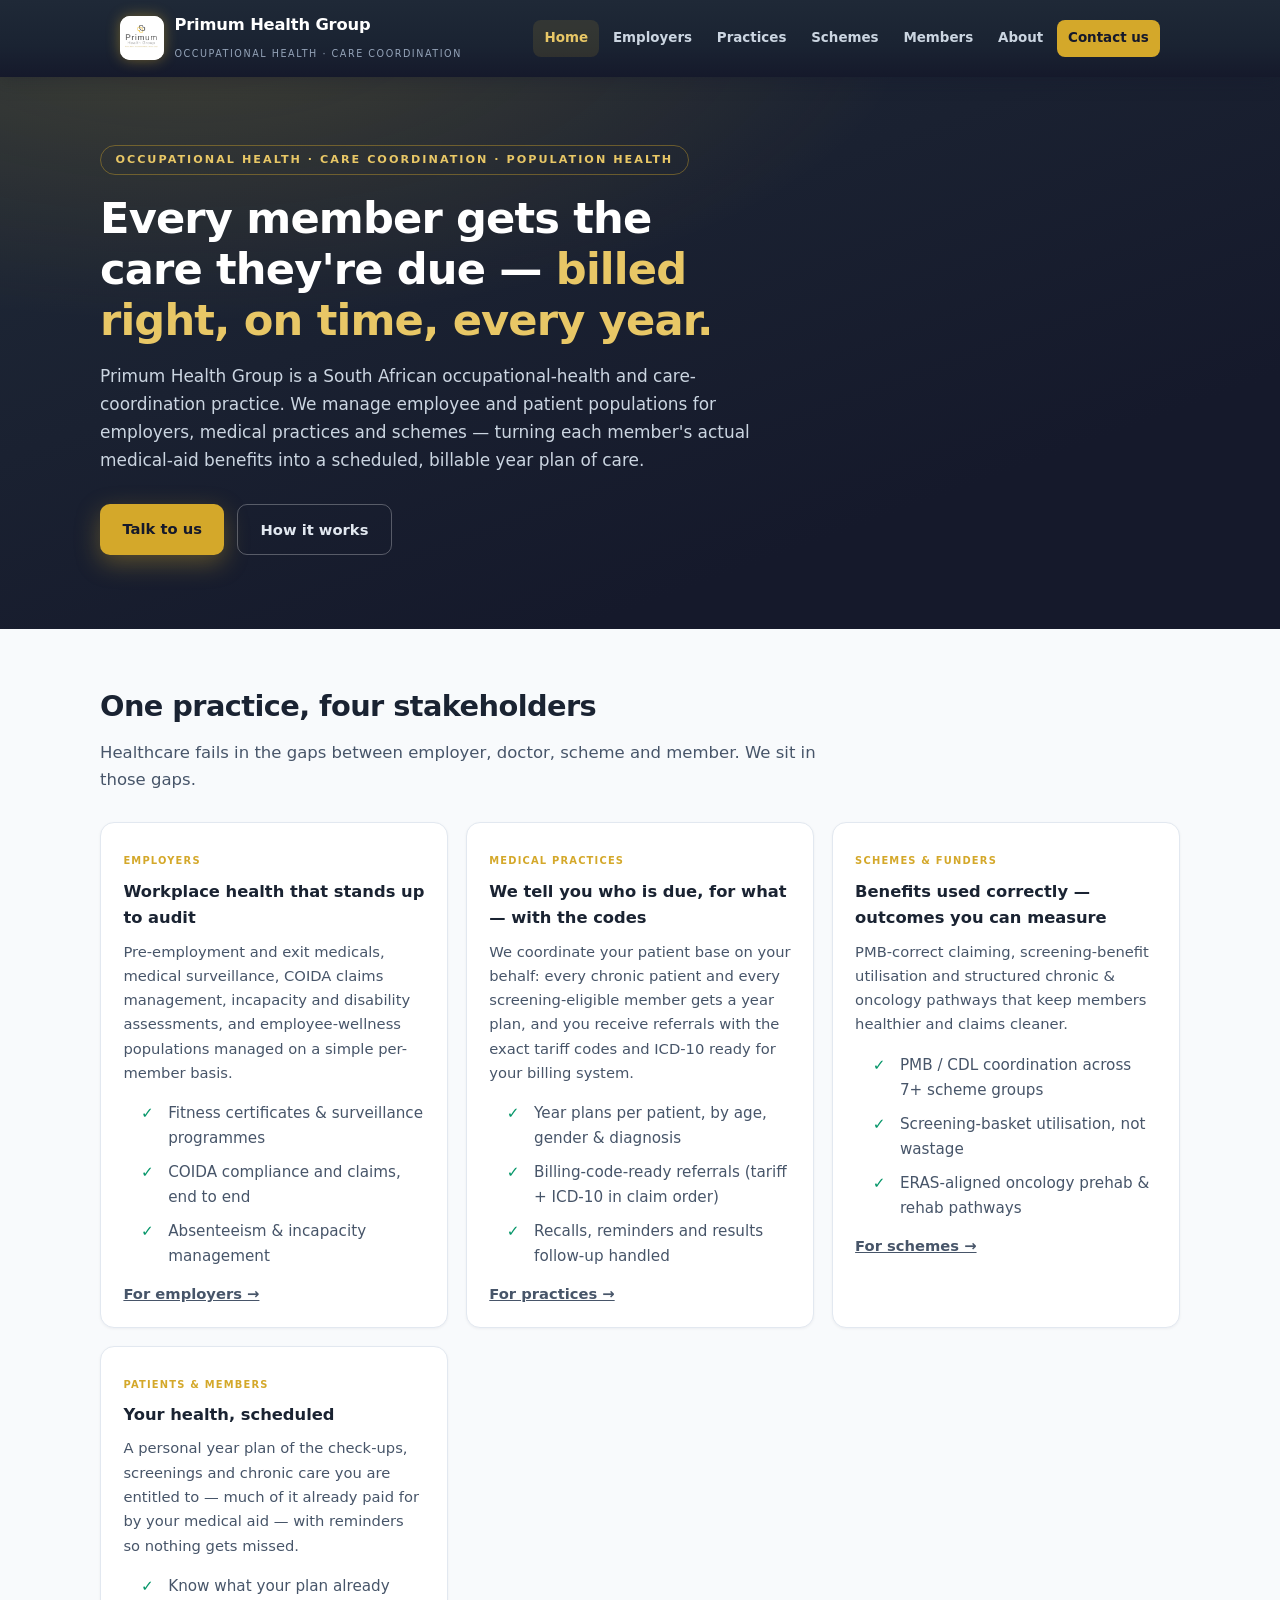
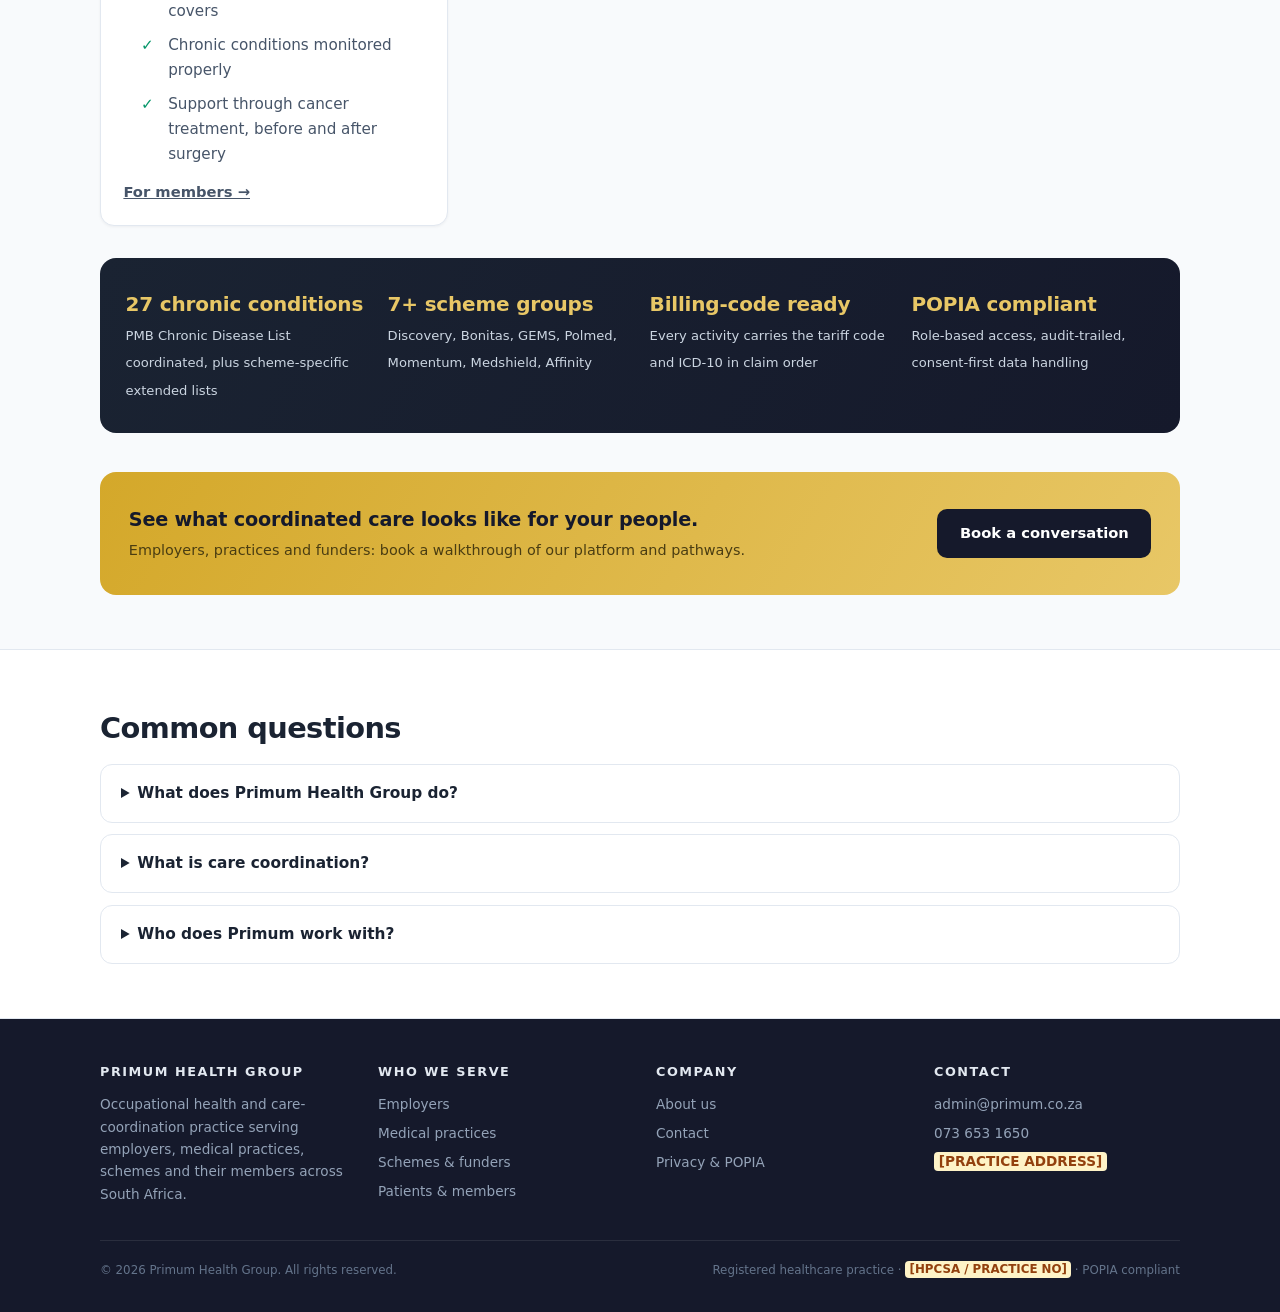
==== index.html @ fea4c6c1 "Primum Health Group website v1 — stakeholder-first, GEO-optimised 8 static pages (home, employers, p" ====
<!DOCTYPE html>
<html lang="en-ZA">
<head>
<meta charset="utf-8">
<meta name="viewport" content="width=device-width, initial-scale=1">
<title>Primum Health Group — Occupational Health & Care Coordination, South Africa</title>
<meta name="description" content="South African occupational-health and care-coordination practice. We manage employee and patient populations for employers, practices and schemes — year plans, correct billing, better outcomes.">
<link rel="canonical" href="https://www.primum.co.za/">
<link rel="icon" type="image/jpeg" href="assets/logo.jpg">
<meta property="og:title" content="Primum Health Group — Occupational Health & Care Coordination, South Africa">
<meta property="og:description" content="South African occupational-health and care-coordination practice. We manage employee and patient populations for employers, practices and schemes — year plans, correct billing, better outcomes.">
<meta property="og:type" content="website">
<meta property="og:url" content="https://www.primum.co.za/">
<meta property="og:image" content="https://www.primum.co.za/assets/logo.jpg">
<link rel="stylesheet" href="assets/styles.css">
<script type="application/ld+json">{"@context": "https://schema.org", "@type": "MedicalBusiness", "name": "Primum Health Group", "url": "https://www.primum.co.za", "logo": "https://www.primum.co.za/assets/logo.jpg", "email": "admin@primum.co.za", "telephone": "+27736531650", "areaServed": "ZA", "description": "South African occupational-health and care-coordination practice. We manage employee and patient populations for employers, medical practices and schemes — turning each member's actual medical-aid benefits into a scheduled, billable year plan of care.", "medicalSpecialty": ["Occupational medicine", "Preventive medicine", "Community health"], "knowsAbout": ["Occupational health", "COIDA compliance", "Medical incapacity assessment", "Care coordination", "Chronic disease management", "Prescribed Minimum Benefits", "Oncology care pathways", "Employee wellness"]}</script>
<script type="application/ld+json">{"@context": "https://schema.org", "@type": "FAQPage", "mainEntity": [{"@type": "Question", "name": "What does Primum Health Group do?", "acceptedAnswer": {"@type": "Answer", "text": "Primum Health Group is a South African occupational-health and care-coordination practice. We run workplace health programmes for employers (medicals, surveillance, COIDA, incapacity management) and coordinate ongoing healthcare for patient populations — building each member a year plan of screenings, chronic-care visits and tests based on what their medical aid actually covers, with the correct billing codes ready for the treating doctor."}}, {"@type": "Question", "name": "What is care coordination?", "acceptedAnswer": {"@type": "Answer", "text": "Care coordination means one accountable team makes sure every patient actually receives the care they are due — the right screenings for their age and gender, the right chronic-disease check-ups for their conditions, at the right time — and that every visit is billed correctly to the medical scheme benefit that must pay for it, not the member's pocket."}}, {"@type": "Question", "name": "Who does Primum work with?", "acceptedAnswer": {"@type": "Answer", "text": "Employers who need occupational health and employee wellness; GP and specialist practices who want their patient base proactively managed; medical schemes and funders seeking better benefit utilisation and outcomes; and the members themselves."}}]}</script>
</head>
<body>
<header>
  <div class="nav-wrap">
    <a class="brand" href="index.html">
      <img src="assets/logo.jpg" alt="Primum Health Group logo">
      <span><span class="brand-name">Primum Health Group</span><br><span class="brand-sub">Occupational Health &middot; Care Coordination</span></span>
    </a>
    <nav class="main-nav"><a href="index.html" class="active">Home</a><a href="employers.html">Employers</a><a href="practices.html">Practices</a><a href="schemes.html">Schemes</a><a href="members.html">Members</a><a href="about.html">About</a><a class="cta" href="contact.html">Contact us</a></nav>
  </div>
</header>
<main>

<section class="hero">
  <div class="hero-inner">
    <span class="kicker">Occupational Health &middot; Care Coordination &middot; Population Health</span>
    <h1>Every member gets the care they're due — <em>billed right, on time, every year.</em></h1>
    <p class="lead">Primum Health Group is a South African occupational-health and care-coordination practice. We manage employee and patient populations for employers, medical practices and schemes — turning each member's actual medical-aid benefits into a scheduled, billable year plan of care.</p>
    <div class="actions">
      <a class="btn btn-gold" href="contact.html">Talk to us</a>
      <a class="btn btn-ghost" href="#how">How it works</a>
    </div>
  </div>
</section>

<section id="how">
  <div class="section-inner">
    <h2 class="section-title">One practice, four stakeholders</h2>
    <p class="section-sub">Healthcare fails in the gaps between employer, doctor, scheme and member. We sit in those gaps.</p>
    <div class="grid grid-2">
      <div class="card"><span class="tag">Employers</span><h3>Workplace health that stands up to audit</h3><p>Pre-employment and exit medicals, medical surveillance, COIDA claims management, incapacity and disability assessments, and employee-wellness populations managed on a simple per-member basis.</p><ul class="checks"><li>Fitness certificates &amp; surveillance programmes</li><li>COIDA compliance and claims, end to end</li><li>Absenteeism &amp; incapacity management</li></ul><p style="margin-top:.8rem"><a href="employers.html"><b>For employers →</b></a></p></div>
      <div class="card"><span class="tag">Medical practices</span><h3>We tell you who is due, for what — with the codes</h3><p>We coordinate your patient base on your behalf: every chronic patient and every screening-eligible member gets a year plan, and you receive referrals with the exact tariff codes and ICD-10 ready for your billing system.</p><ul class="checks"><li>Year plans per patient, by age, gender &amp; diagnosis</li><li>Billing-code-ready referrals (tariff + ICD-10 in claim order)</li><li>Recalls, reminders and results follow-up handled</li></ul><p style="margin-top:.8rem"><a href="practices.html"><b>For practices →</b></a></p></div>
      <div class="card"><span class="tag">Schemes &amp; funders</span><h3>Benefits used correctly — outcomes you can measure</h3><p>PMB-correct claiming, screening-benefit utilisation and structured chronic &amp; oncology pathways that keep members healthier and claims cleaner.</p><ul class="checks"><li>PMB / CDL coordination across 7+ scheme groups</li><li>Screening-basket utilisation, not wastage</li><li>ERAS-aligned oncology prehab &amp; rehab pathways</li></ul><p style="margin-top:.8rem"><a href="schemes.html"><b>For schemes →</b></a></p></div>
      <div class="card"><span class="tag">Patients &amp; members</span><h3>Your health, scheduled</h3><p>A personal year plan of the check-ups, screenings and chronic care you are entitled to — much of it already paid for by your medical aid — with reminders so nothing gets missed.</p><ul class="checks"><li>Know what your plan already covers</li><li>Chronic conditions monitored properly</li><li>Support through cancer treatment, before and after surgery</li></ul><p style="margin-top:.8rem"><a href="members.html"><b>For members →</b></a></p></div>
    </div>

    <div class="band">
      <div class="stat"><b>27 chronic conditions</b><span>PMB Chronic Disease List coordinated, plus scheme-specific extended lists</span></div>
      <div class="stat"><b>7+ scheme groups</b><span>Discovery, Bonitas, GEMS, Polmed, Momentum, Medshield, Affinity</span></div>
      <div class="stat"><b>Billing-code ready</b><span>Every activity carries the tariff code and ICD-10 in claim order</span></div>
      <div class="stat"><b>POPIA compliant</b><span>Role-based access, audit-trailed, consent-first data handling</span></div>
    </div>

    <div class="cta-strip">
      <div><h3>See what coordinated care looks like for your people.</h3><p>Employers, practices and funders: book a walkthrough of our platform and pathways.</p></div>
      <a class="btn btn-navy" href="contact.html">Book a conversation</a>
    </div>
  </div>
</section>

<section class="section-alt">
  <div class="section-inner">
    <h2 class="section-title">Common questions</h2>
    <details class="faq"><summary>What does Primum Health Group do?</summary><p>Primum Health Group is a South African occupational-health and care-coordination practice. We run workplace health programmes for employers (medicals, surveillance, COIDA, incapacity management) and coordinate ongoing healthcare for patient populations — building each member a year plan of screenings, chronic-care visits and tests based on what their medical aid actually covers, with the correct billing codes ready for the treating doctor.</p></details><details class="faq"><summary>What is care coordination?</summary><p>Care coordination means one accountable team makes sure every patient actually receives the care they are due — the right screenings for their age and gender, the right chronic-disease check-ups for their conditions, at the right time — and that every visit is billed correctly to the medical scheme benefit that must pay for it, not the member's pocket.</p></details><details class="faq"><summary>Who does Primum work with?</summary><p>Employers who need occupational health and employee wellness; GP and specialist practices who want their patient base proactively managed; medical schemes and funders seeking better benefit utilisation and outcomes; and the members themselves.</p></details>
  </div>
</section>

</main>
<footer>
  <div class="footer-inner">
    <div>
      <h4>Primum Health Group</h4>
      <p>Occupational health and care-coordination practice serving employers, medical practices, schemes and their members across South Africa.</p>
    </div>
    <div>
      <h4>Who we serve</h4>
      <ul>
        <li><a href="employers.html">Employers</a></li>
        <li><a href="practices.html">Medical practices</a></li>
        <li><a href="schemes.html">Schemes &amp; funders</a></li>
        <li><a href="members.html">Patients &amp; members</a></li>
      </ul>
    </div>
    <div>
      <h4>Company</h4>
      <ul>
        <li><a href="about.html">About us</a></li>
        <li><a href="contact.html">Contact</a></li>
        <li><a href="privacy.html">Privacy &amp; POPIA</a></li>
      </ul>
    </div>
    <div>
      <h4>Contact</h4>
      <ul>
        <li><a href="mailto:admin@primum.co.za">admin@primum.co.za</a></li>
        <li><a href="tel:+27736531650">073 653 1650</a></li>
        <li><span class="placeholder">[PRACTICE ADDRESS]</span></li>
      </ul>
    </div>
  </div>
  <div class="footer-bottom">
    <span>&copy; 2026 Primum Health Group. All rights reserved.</span>
    <span>Registered healthcare practice &middot; <span class="placeholder">[HPCSA / PRACTICE NO]</span> &middot; POPIA compliant</span>
  </div>
</footer>
</body>
</html>
---- assets/styles.css ----
/* Primum Health Group — brand: deep navy + gold (matches CCRMS platform) */
:root {
  --navy-900: #15192b;
  --navy-800: #1a2332;
  --navy-700: #1f2937;
  --gold: #d4a82a;
  --gold-soft: #e8c766;
  --ink: #1e293b;
  --slate: #475569;
  --slate-light: #94a3b8;
  --bg: #f8fafc;
  --card: #ffffff;
  --line: #e2e8f0;
  --emerald: #059669;
  --max: 1080px;
}
* { margin: 0; padding: 0; box-sizing: border-box; }
html { scroll-behavior: smooth; }
body {
  font-family: 'Segoe UI', system-ui, -apple-system, Roboto, Ubuntu, sans-serif;
  color: var(--ink);
  background: var(--bg);
  line-height: 1.65;
  font-size: 16.5px;
}
img { max-width: 100%; }
a { color: inherit; }

/* ── Header ─────────────────────────────────────── */
header {
  background: linear-gradient(180deg, var(--navy-700) 0%, var(--navy-800) 60%, var(--navy-900) 100%);
  color: #fff;
  position: sticky; top: 0; z-index: 50;
  box-shadow: 0 2px 18px rgba(21,25,43,.35);
}
.nav-wrap {
  max-width: var(--max); margin: 0 auto; padding: 0.7rem 1.25rem;
  display: flex; align-items: center; gap: 1rem; flex-wrap: wrap;
}
.brand { display: flex; align-items: center; gap: .65rem; text-decoration: none; }
.brand img {
  width: 44px; height: 44px; border-radius: 10px; background: #fff; object-fit: contain;
  box-shadow: 0 0 14px rgba(212,168,42,.45);
}
.brand-name { font-weight: 800; font-size: 1.02rem; letter-spacing: -.01em; line-height: 1.15; }
.brand-sub { font-size: .6rem; text-transform: uppercase; letter-spacing: .16em; color: var(--slate-light); }
nav.main-nav { margin-left: auto; display: flex; gap: .15rem; flex-wrap: wrap; }
nav.main-nav a {
  color: #cbd5e1; text-decoration: none; font-size: .84rem; font-weight: 600;
  padding: .45rem .7rem; border-radius: 8px; transition: all .15s;
}
nav.main-nav a:hover { color: #fff; background: rgba(255,255,255,.08); }
nav.main-nav a.active { color: var(--gold-soft); background: rgba(212,168,42,.12); }
nav.main-nav a.cta {
  color: var(--navy-900); background: var(--gold); font-weight: 700;
}
nav.main-nav a.cta:hover { background: var(--gold-soft); }

/* ── Hero ───────────────────────────────────────── */
.hero {
  background:
    radial-gradient(1200px 500px at 15% -10%, rgba(212,168,42,.18), transparent 60%),
    linear-gradient(160deg, var(--navy-700) 0%, var(--navy-900) 75%);
  color: #fff; padding: 4.2rem 1.25rem 4.6rem;
}
.hero-inner { max-width: var(--max); margin: 0 auto; }
.hero .kicker {
  display: inline-block; font-size: .7rem; font-weight: 700; text-transform: uppercase;
  letter-spacing: .18em; color: var(--gold-soft);
  border: 1px solid rgba(212,168,42,.4); border-radius: 999px; padding: .3rem .9rem; margin-bottom: 1.1rem;
}
.hero h1 { font-size: clamp(1.7rem, 4.2vw, 2.7rem); line-height: 1.18; letter-spacing: -.02em; max-width: 21ch; }
.hero h1 em { font-style: normal; color: var(--gold-soft); }
.hero p.lead { margin-top: 1.1rem; max-width: 62ch; color: #cbd5e1; font-size: 1.06rem; }
.hero .actions { margin-top: 1.8rem; display: flex; gap: .8rem; flex-wrap: wrap; }
.btn {
  display: inline-block; text-decoration: none; font-weight: 700; font-size: .92rem;
  padding: .78rem 1.4rem; border-radius: 10px; transition: transform .12s, box-shadow .12s;
}
.btn:hover { transform: translateY(-1px); }
.btn-gold { background: var(--gold); color: var(--navy-900); box-shadow: 0 8px 24px rgba(212,168,42,.35); }
.btn-ghost { color: #e2e8f0; border: 1px solid rgba(255,255,255,.28); }

/* ── Sections / cards ───────────────────────────── */
main { display: block; }
section { padding: 3.4rem 1.25rem; }
.section-inner { max-width: var(--max); margin: 0 auto; }
.section-alt { background: #fff; border-top: 1px solid var(--line); border-bottom: 1px solid var(--line); }
h2.section-title { font-size: clamp(1.35rem, 3vw, 1.8rem); letter-spacing: -.02em; color: var(--navy-800); }
p.section-sub { color: var(--slate); margin-top: .5rem; max-width: 70ch; }
.grid { display: grid; gap: 1.1rem; margin-top: 1.8rem; }
.grid-3 { grid-template-columns: repeat(auto-fit, minmax(260px, 1fr)); }
.grid-2 { grid-template-columns: repeat(auto-fit, minmax(320px, 1fr)); }
.card {
  background: var(--card); border: 1px solid var(--line); border-radius: 14px;
  padding: 1.4rem 1.4rem 1.3rem; box-shadow: 0 1px 3px rgba(15,23,42,.05);
}
.card h3 { font-size: 1.02rem; color: var(--navy-800); margin-bottom: .45rem; }
.card p { font-size: .92rem; color: var(--slate); }
.card .tag {
  display: inline-block; font-size: .62rem; font-weight: 700; text-transform: uppercase; letter-spacing: .12em;
  color: var(--gold); margin-bottom: .55rem;
}
.card ul { margin: .6rem 0 0 1.1rem; font-size: .9rem; color: var(--slate); }
.card ul li { margin-bottom: .3rem; }

/* checklist */
ul.checks { list-style: none; margin-top: 1rem; }
ul.checks li { padding-left: 1.7rem; position: relative; margin-bottom: .55rem; color: var(--slate); font-size: .95rem; }
ul.checks li::before {
  content: '✓'; position: absolute; left: 0; top: 0;
  color: var(--emerald); font-weight: 800;
}

/* FAQ */
details.faq {
  background: #fff; border: 1px solid var(--line); border-radius: 12px;
  padding: 1rem 1.25rem; margin-top: .7rem;
}
details.faq summary { font-weight: 700; color: var(--navy-800); cursor: pointer; font-size: .96rem; }
details.faq p { margin-top: .6rem; color: var(--slate); font-size: .92rem; }

/* stat band */
.band {
  background: linear-gradient(120deg, var(--navy-800), var(--navy-900));
  color: #fff; border-radius: 16px; padding: 1.9rem 1.6rem;
  display: grid; gap: 1.2rem; grid-template-columns: repeat(auto-fit, minmax(200px, 1fr));
  margin-top: 2rem;
}
.band .stat b { display: block; font-size: 1.25rem; color: var(--gold-soft); letter-spacing: -.01em; }
.band .stat span { font-size: .82rem; color: #cbd5e1; }

/* CTA strip */
.cta-strip {
  background: linear-gradient(120deg, var(--gold), var(--gold-soft));
  border-radius: 16px; padding: 2rem 1.8rem; margin-top: 2.4rem;
  display: flex; align-items: center; justify-content: space-between; gap: 1.2rem; flex-wrap: wrap;
}
.cta-strip h3 { color: var(--navy-900); font-size: 1.2rem; letter-spacing: -.01em; }
.cta-strip p { color: #4a3d12; font-size: .9rem; margin-top: .25rem; }
.btn-navy { background: var(--navy-900); color: #fff; }

/* ── Footer ─────────────────────────────────────── */
footer { background: var(--navy-900); color: #94a3b8; padding: 2.6rem 1.25rem 2rem; font-size: .85rem; }
.footer-inner { max-width: var(--max); margin: 0 auto; display: grid; gap: 2rem; grid-template-columns: repeat(auto-fit, minmax(220px, 1fr)); }
footer h4 { color: #e2e8f0; font-size: .8rem; text-transform: uppercase; letter-spacing: .12em; margin-bottom: .7rem; }
footer a { color: #94a3b8; text-decoration: none; }
footer a:hover { color: var(--gold-soft); }
footer ul { list-style: none; }
footer ul li { margin-bottom: .4rem; }
.footer-bottom {
  max-width: var(--max); margin: 2rem auto 0; padding-top: 1.2rem;
  border-top: 1px solid rgba(255,255,255,.09); font-size: .74rem; color: #64748b;
  display: flex; justify-content: space-between; gap: 1rem; flex-wrap: wrap;
}

/* page hero (inner pages) */
.page-hero {
  background: linear-gradient(160deg, var(--navy-700), var(--navy-900));
  color: #fff; padding: 3rem 1.25rem;
}
.page-hero h1 { font-size: clamp(1.5rem, 3.6vw, 2.2rem); letter-spacing: -.02em; max-width: 26ch; }
.page-hero p { margin-top: .8rem; color: #cbd5e1; max-width: 66ch; }

.placeholder { background: #fef3c7; color: #92400e; padding: .1em .35em; border-radius: 4px; font-weight: 700; }

@media (max-width: 720px) {
  nav.main-nav { width: 100%; justify-content: flex-start; }
  .hero { padding-top: 3rem; }
}
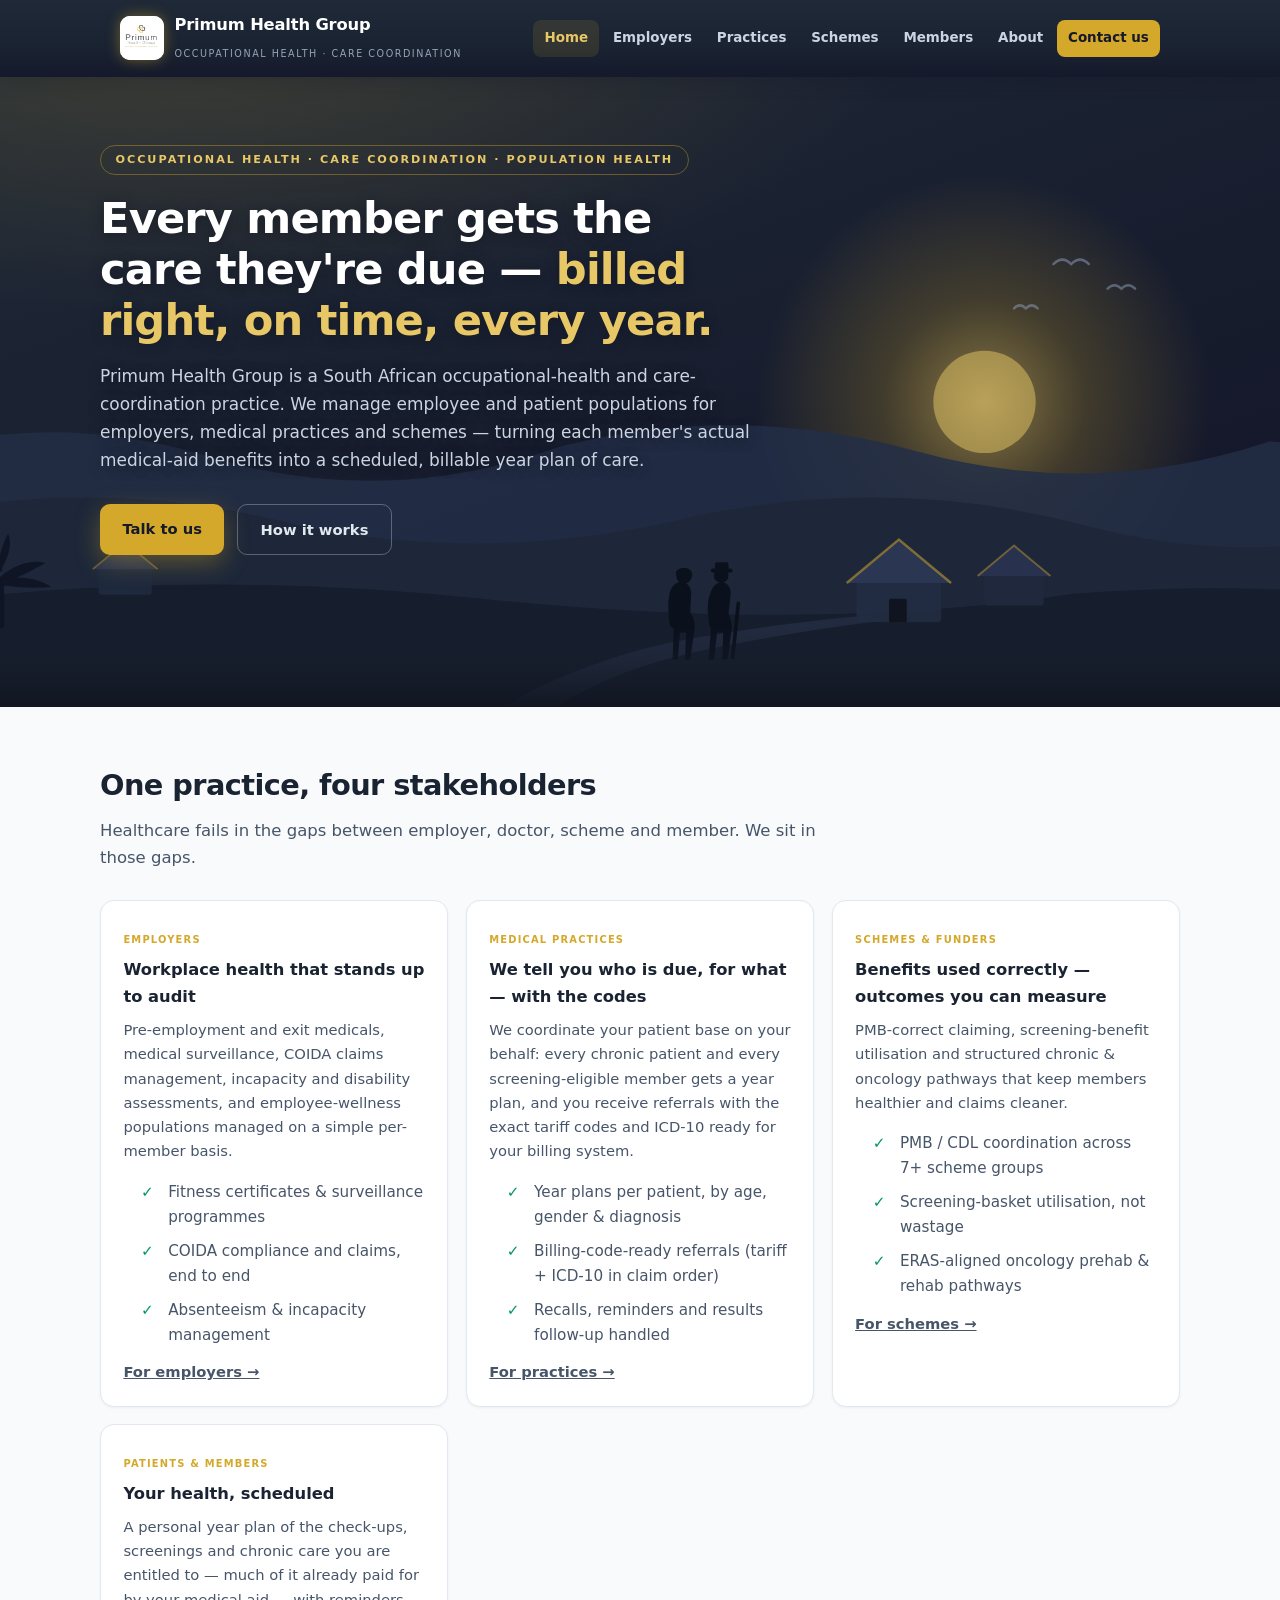
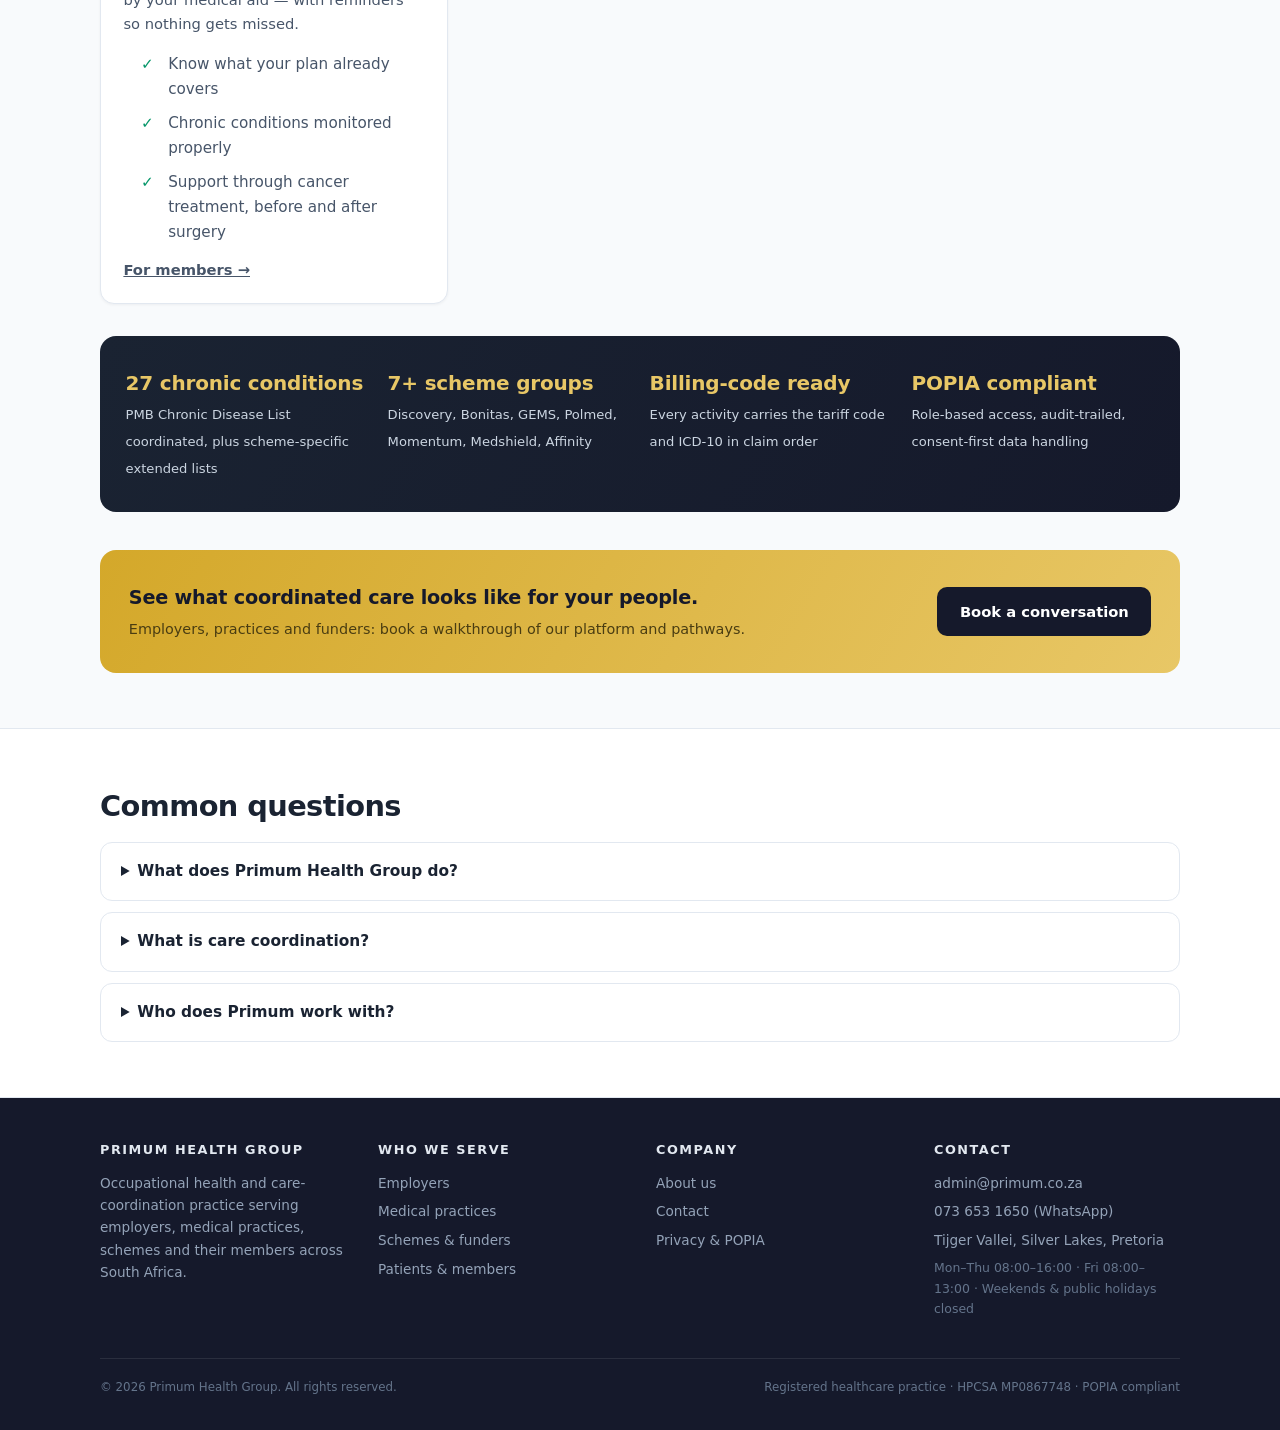
==== commit 7e7c7faa: "Practice facts + founder bio + Eastern Cape hero artwork - Address: Tijger Vallei, Silver Lakes, Pre" ====
--- a/index.html
+++ b/index.html
@@ -13,7 +13,7 @@
 <meta property="og:url" content="https://www.primum.co.za/">
 <meta property="og:image" content="https://www.primum.co.za/assets/logo.jpg">
 <link rel="stylesheet" href="assets/styles.css">
-<script type="application/ld+json">{"@context": "https://schema.org", "@type": "MedicalBusiness", "name": "Primum Health Group", "url": "https://www.primum.co.za", "logo": "https://www.primum.co.za/assets/logo.jpg", "email": "admin@primum.co.za", "telephone": "+27736531650", "areaServed": "ZA", "description": "South African occupational-health and care-coordination practice. We manage employee and patient populations for employers, medical practices and schemes — turning each member's actual medical-aid benefits into a scheduled, billable year plan of care.", "medicalSpecialty": ["Occupational medicine", "Preventive medicine", "Community health"], "knowsAbout": ["Occupational health", "COIDA compliance", "Medical incapacity assessment", "Care coordination", "Chronic disease management", "Prescribed Minimum Benefits", "Oncology care pathways", "Employee wellness"]}</script>
+<script type="application/ld+json">{"@context": "https://schema.org", "@type": "MedicalBusiness", "name": "Primum Health Group", "url": "https://www.primum.co.za", "logo": "https://www.primum.co.za/assets/logo.jpg", "email": "admin@primum.co.za", "telephone": "+27736531650", "address": {"@type": "PostalAddress", "streetAddress": "Tijger Vallei, Silver Lakes", "addressLocality": "Pretoria", "addressRegion": "Gauteng", "addressCountry": "ZA"}, "openingHoursSpecification": [{"@type": "OpeningHoursSpecification", "dayOfWeek": ["Monday", "Tuesday", "Wednesday", "Thursday"], "opens": "08:00", "closes": "16:00"}, {"@type": "OpeningHoursSpecification", "dayOfWeek": "Friday", "opens": "08:00", "closes": "13:00"}], "founder": {"@type": "Person", "name": "Dr A Nazo", "jobTitle": "Founder & Principal Practitioner", "identifier": "HPCSA MP0867748"}, "areaServed": "ZA", "description": "South African occupational-health and care-coordination practice. We manage employee and patient populations for employers, medical practices and schemes — turning each member's actual medical-aid benefits into a scheduled, billable year plan of care.", "medicalSpecialty": ["Occupational medicine", "Preventive medicine", "Community health"], "knowsAbout": ["Occupational health", "COIDA compliance", "Medical incapacity assessment", "Care coordination", "Chronic disease management", "Prescribed Minimum Benefits", "Oncology care pathways", "Employee wellness"]}</script>
 <script type="application/ld+json">{"@context": "https://schema.org", "@type": "FAQPage", "mainEntity": [{"@type": "Question", "name": "What does Primum Health Group do?", "acceptedAnswer": {"@type": "Answer", "text": "Primum Health Group is a South African occupational-health and care-coordination practice. We run workplace health programmes for employers (medicals, surveillance, COIDA, incapacity management) and coordinate ongoing healthcare for patient populations — building each member a year plan of screenings, chronic-care visits and tests based on what their medical aid actually covers, with the correct billing codes ready for the treating doctor."}}, {"@type": "Question", "name": "What is care coordination?", "acceptedAnswer": {"@type": "Answer", "text": "Care coordination means one accountable team makes sure every patient actually receives the care they are due — the right screenings for their age and gender, the right chronic-disease check-ups for their conditions, at the right time — and that every visit is billed correctly to the medical scheme benefit that must pay for it, not the member's pocket."}}, {"@type": "Question", "name": "Who does Primum work with?", "acceptedAnswer": {"@type": "Answer", "text": "Employers who need occupational health and employee wellness; GP and specialist practices who want their patient base proactively managed; medical schemes and funders seeking better benefit utilisation and outcomes; and the members themselves."}}]}</script>
 </head>
 <body>
@@ -100,14 +100,15 @@
       <h4>Contact</h4>
       <ul>
         <li><a href="mailto:admin@primum.co.za">admin@primum.co.za</a></li>
-        <li><a href="tel:+27736531650">073 653 1650</a></li>
-        <li><span class="placeholder">[PRACTICE ADDRESS]</span></li>
+        <li><a href="https://wa.me/27736531650">073 653 1650 (WhatsApp)</a></li>
+        <li>Tijger Vallei, Silver Lakes, Pretoria</li>
+        <li style="font-size:.78rem;color:#64748b">Mon–Thu 08:00–16:00 · Fri 08:00–13:00 · Weekends & public holidays closed</li>
       </ul>
     </div>
   </div>
   <div class="footer-bottom">
     <span>&copy; 2026 Primum Health Group. All rights reserved.</span>
-    <span>Registered healthcare practice &middot; <span class="placeholder">[HPCSA / PRACTICE NO]</span> &middot; POPIA compliant</span>
+    <span>Registered healthcare practice &middot; HPCSA MP0867748 &middot; POPIA compliant</span>
   </div>
 </footer>
 </body>
--- a/assets/styles.css
+++ b/assets/styles.css
@@ -59,10 +59,12 @@
 /* ── Hero ───────────────────────────────────────── */
 .hero {
   background:
+    url('hero-ec.svg') bottom center / cover no-repeat,
     radial-gradient(1200px 500px at 15% -10%, rgba(212,168,42,.18), transparent 60%),
     linear-gradient(160deg, var(--navy-700) 0%, var(--navy-900) 75%);
-  color: #fff; padding: 4.2rem 1.25rem 4.6rem;
+  color: #fff; padding: 4.2rem 1.25rem 9.5rem;
 }
+.hero h1, .hero p.lead { text-shadow: 0 2px 12px rgba(16,20,31,.55); }
 .hero-inner { max-width: var(--max); margin: 0 auto; }
 .hero .kicker {
   display: inline-block; font-size: .7rem; font-weight: 700; text-transform: uppercase;
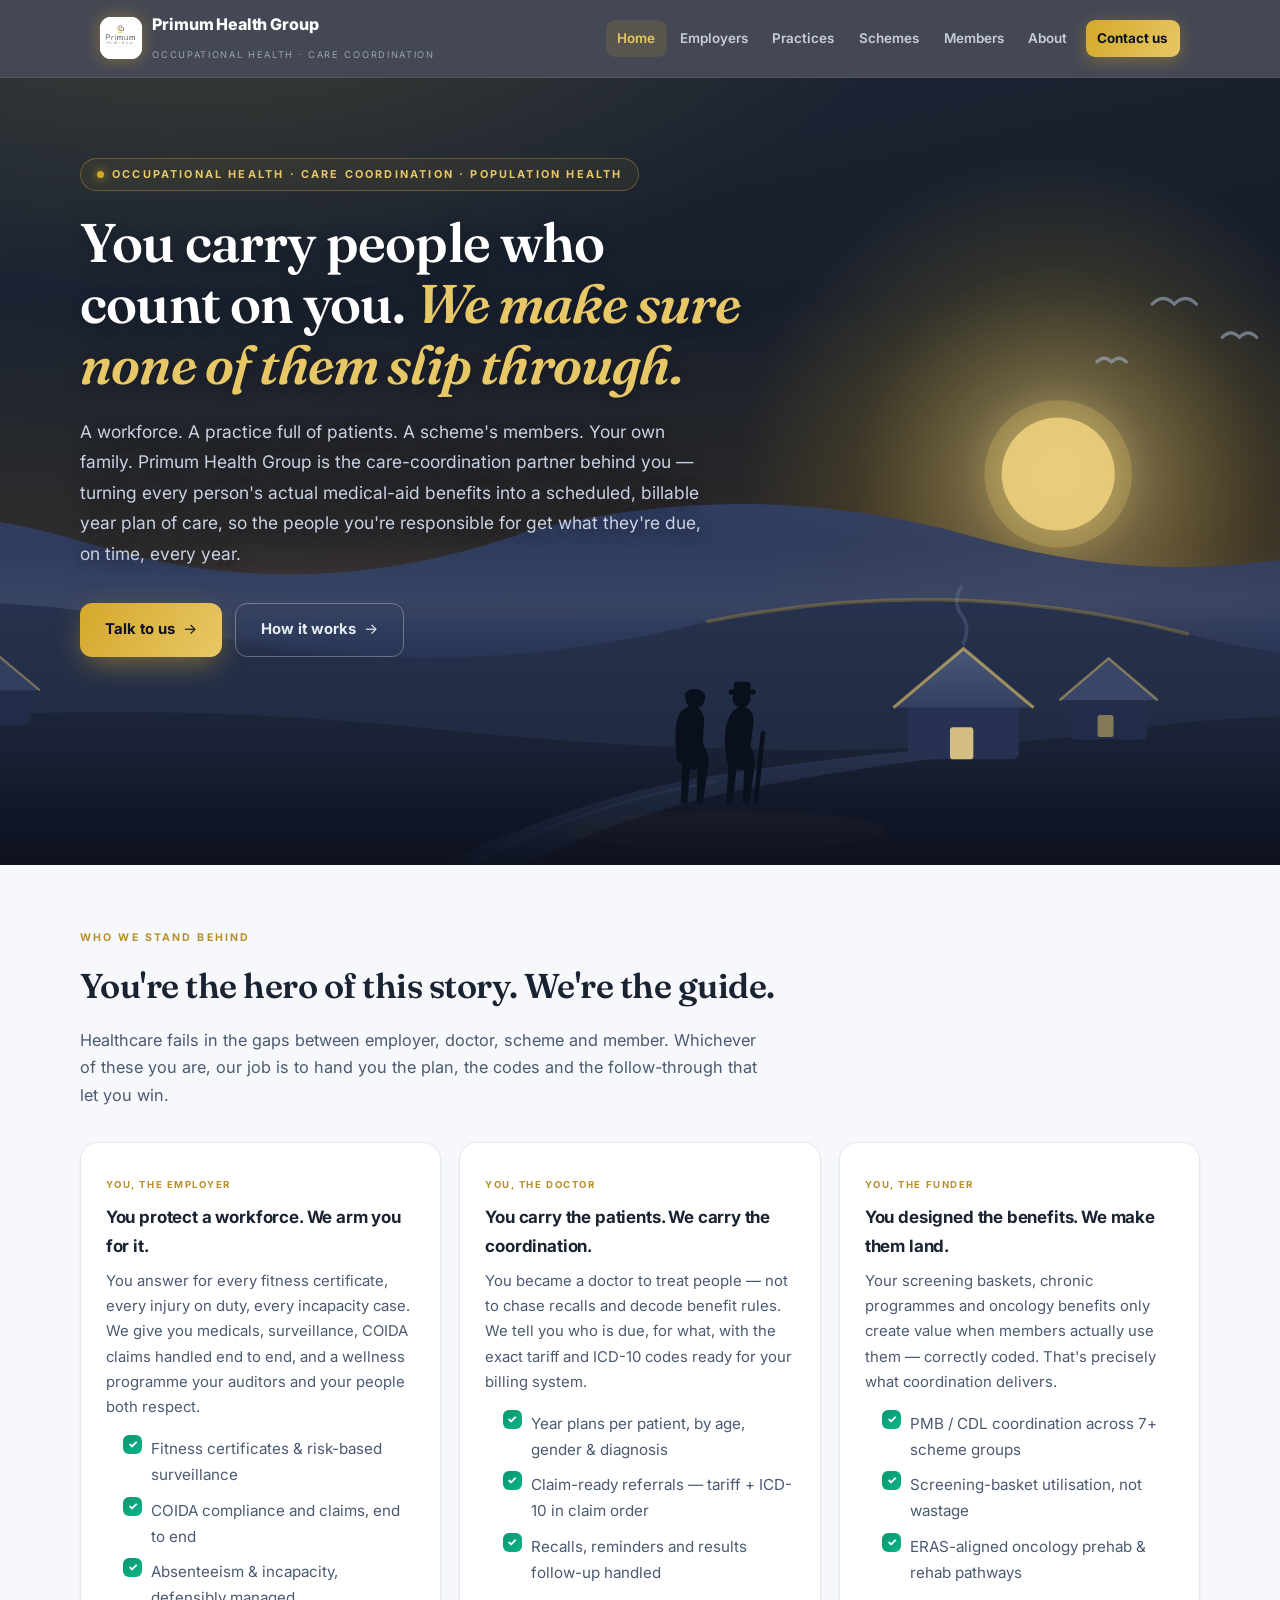
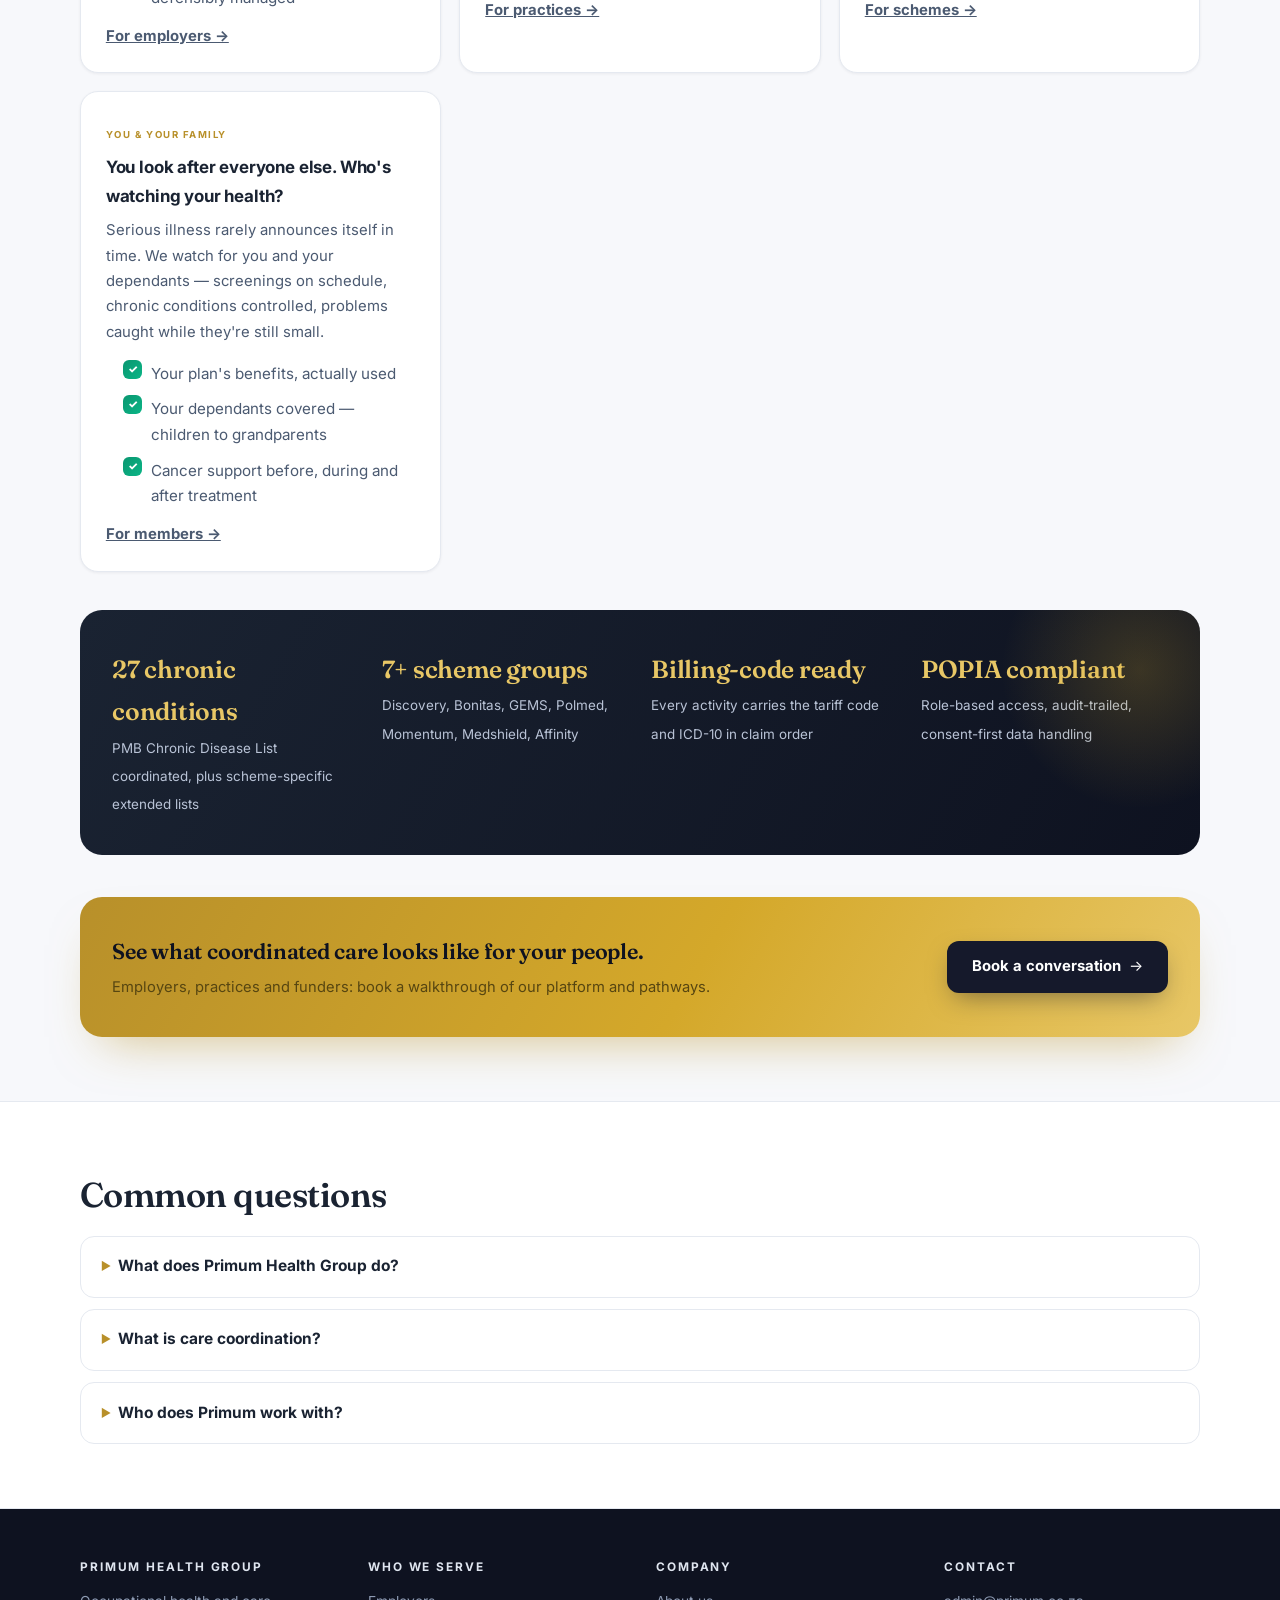
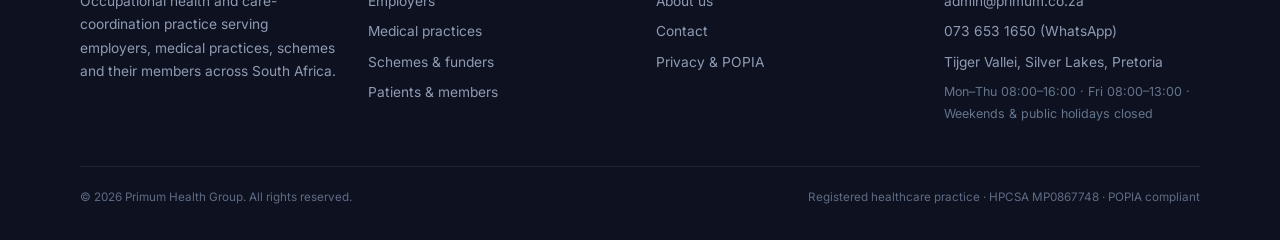
==== commit 07ae0337: "Design system v2: modern aesthetics, Godin copy, fear/security arc, SEO/GEO DESIGN - Typography: Fra" ====
--- a/index.html
+++ b/index.html
@@ -12,6 +12,16 @@
 <meta property="og:type" content="website">
 <meta property="og:url" content="https://www.primum.co.za/">
 <meta property="og:image" content="https://www.primum.co.za/assets/logo.jpg">
+<meta property="og:locale" content="en_ZA">
+<meta property="og:site_name" content="Primum Health Group">
+<meta name="twitter:card" content="summary">
+<meta name="twitter:title" content="Primum Health Group — Occupational Health & Care Coordination, South Africa">
+<meta name="twitter:description" content="South African occupational-health and care-coordination practice. We manage employee and patient populations for employers, practices and schemes — year plans, correct billing, better outcomes.">
+<meta name="geo.region" content="ZA-GP">
+<meta name="geo.placename" content="Pretoria">
+<link rel="preconnect" href="https://fonts.googleapis.com">
+<link rel="preconnect" href="https://fonts.gstatic.com" crossorigin>
+<link href="https://fonts.googleapis.com/css2?family=Fraunces:ital,opsz,wght@0,9..144,500;0,9..144,600;1,9..144,500&family=Inter:wght@400;600;700;800&display=swap" rel="stylesheet">
 <link rel="stylesheet" href="assets/styles.css">
 <script type="application/ld+json">{"@context": "https://schema.org", "@type": "MedicalBusiness", "name": "Primum Health Group", "url": "https://www.primum.co.za", "logo": "https://www.primum.co.za/assets/logo.jpg", "email": "admin@primum.co.za", "telephone": "+27736531650", "address": {"@type": "PostalAddress", "streetAddress": "Tijger Vallei, Silver Lakes", "addressLocality": "Pretoria", "addressRegion": "Gauteng", "addressCountry": "ZA"}, "openingHoursSpecification": [{"@type": "OpeningHoursSpecification", "dayOfWeek": ["Monday", "Tuesday", "Wednesday", "Thursday"], "opens": "08:00", "closes": "16:00"}, {"@type": "OpeningHoursSpecification", "dayOfWeek": "Friday", "opens": "08:00", "closes": "13:00"}], "founder": {"@type": "Person", "name": "Dr A Nazo", "jobTitle": "Founder & Principal Practitioner", "identifier": "HPCSA MP0867748"}, "areaServed": "ZA", "description": "South African occupational-health and care-coordination practice. We manage employee and patient populations for employers, medical practices and schemes — turning each member's actual medical-aid benefits into a scheduled, billable year plan of care.", "medicalSpecialty": ["Occupational medicine", "Preventive medicine", "Community health"], "knowsAbout": ["Occupational health", "COIDA compliance", "Medical incapacity assessment", "Care coordination", "Chronic disease management", "Prescribed Minimum Benefits", "Oncology care pathways", "Employee wellness"]}</script>
 <script type="application/ld+json">{"@context": "https://schema.org", "@type": "FAQPage", "mainEntity": [{"@type": "Question", "name": "What does Primum Health Group do?", "acceptedAnswer": {"@type": "Answer", "text": "Primum Health Group is a South African occupational-health and care-coordination practice. We run workplace health programmes for employers (medicals, surveillance, COIDA, incapacity management) and coordinate ongoing healthcare for patient populations — building each member a year plan of screenings, chronic-care visits and tests based on what their medical aid actually covers, with the correct billing codes ready for the treating doctor."}}, {"@type": "Question", "name": "What is care coordination?", "acceptedAnswer": {"@type": "Answer", "text": "Care coordination means one accountable team makes sure every patient actually receives the care they are due — the right screenings for their age and gender, the right chronic-disease check-ups for their conditions, at the right time — and that every visit is billed correctly to the medical scheme benefit that must pay for it, not the member's pocket."}}, {"@type": "Question", "name": "Who does Primum work with?", "acceptedAnswer": {"@type": "Answer", "text": "Employers who need occupational health and employee wellness; GP and specialist practices who want their patient base proactively managed; medical schemes and funders seeking better benefit utilisation and outcomes; and the members themselves."}}]}</script>
@@ -31,8 +41,8 @@
 <section class="hero">
   <div class="hero-inner">
     <span class="kicker">Occupational Health &middot; Care Coordination &middot; Population Health</span>
-    <h1>Every member gets the care they're due — <em>billed right, on time, every year.</em></h1>
-    <p class="lead">Primum Health Group is a South African occupational-health and care-coordination practice. We manage employee and patient populations for employers, medical practices and schemes — turning each member's actual medical-aid benefits into a scheduled, billable year plan of care.</p>
+    <h1>You carry people who count on you. <em>We make sure none of them slip through.</em></h1>
+    <p class="lead">A workforce. A practice full of patients. A scheme's members. Your own family. Primum Health Group is the care-coordination partner behind you — turning every person's actual medical-aid benefits into a scheduled, billable year plan of care, so the people you're responsible for get what they're due, on time, every year.</p>
     <div class="actions">
       <a class="btn btn-gold" href="contact.html">Talk to us</a>
       <a class="btn btn-ghost" href="#how">How it works</a>
@@ -42,13 +52,14 @@
 
 <section id="how">
   <div class="section-inner">
-    <h2 class="section-title">One practice, four stakeholders</h2>
-    <p class="section-sub">Healthcare fails in the gaps between employer, doctor, scheme and member. We sit in those gaps.</p>
+    <p class="eyebrow">Who we stand behind</p>
+    <h2 class="section-title">You're the hero of this story. We're the guide.</h2>
+    <p class="section-sub">Healthcare fails in the gaps between employer, doctor, scheme and member. Whichever of these you are, our job is to hand you the plan, the codes and the follow-through that let you win.</p>
     <div class="grid grid-2">
-      <div class="card"><span class="tag">Employers</span><h3>Workplace health that stands up to audit</h3><p>Pre-employment and exit medicals, medical surveillance, COIDA claims management, incapacity and disability assessments, and employee-wellness populations managed on a simple per-member basis.</p><ul class="checks"><li>Fitness certificates &amp; surveillance programmes</li><li>COIDA compliance and claims, end to end</li><li>Absenteeism &amp; incapacity management</li></ul><p style="margin-top:.8rem"><a href="employers.html"><b>For employers →</b></a></p></div>
-      <div class="card"><span class="tag">Medical practices</span><h3>We tell you who is due, for what — with the codes</h3><p>We coordinate your patient base on your behalf: every chronic patient and every screening-eligible member gets a year plan, and you receive referrals with the exact tariff codes and ICD-10 ready for your billing system.</p><ul class="checks"><li>Year plans per patient, by age, gender &amp; diagnosis</li><li>Billing-code-ready referrals (tariff + ICD-10 in claim order)</li><li>Recalls, reminders and results follow-up handled</li></ul><p style="margin-top:.8rem"><a href="practices.html"><b>For practices →</b></a></p></div>
-      <div class="card"><span class="tag">Schemes &amp; funders</span><h3>Benefits used correctly — outcomes you can measure</h3><p>PMB-correct claiming, screening-benefit utilisation and structured chronic &amp; oncology pathways that keep members healthier and claims cleaner.</p><ul class="checks"><li>PMB / CDL coordination across 7+ scheme groups</li><li>Screening-basket utilisation, not wastage</li><li>ERAS-aligned oncology prehab &amp; rehab pathways</li></ul><p style="margin-top:.8rem"><a href="schemes.html"><b>For schemes →</b></a></p></div>
-      <div class="card"><span class="tag">Patients &amp; members</span><h3>Your health, scheduled</h3><p>A personal year plan of the check-ups, screenings and chronic care you are entitled to — much of it already paid for by your medical aid — with reminders so nothing gets missed.</p><ul class="checks"><li>Know what your plan already covers</li><li>Chronic conditions monitored properly</li><li>Support through cancer treatment, before and after surgery</li></ul><p style="margin-top:.8rem"><a href="members.html"><b>For members →</b></a></p></div>
+      <div class="card"><span class="tag">You, the employer</span><h3>You protect a workforce. We arm you for it.</h3><p>You answer for every fitness certificate, every injury on duty, every incapacity case. We give you medicals, surveillance, COIDA claims handled end to end, and a wellness programme your auditors and your people both respect.</p><ul class="checks"><li>Fitness certificates &amp; risk-based surveillance</li><li>COIDA compliance and claims, end to end</li><li>Absenteeism &amp; incapacity, defensibly managed</li></ul><p style="margin-top:.8rem"><a href="employers.html"><b>For employers →</b></a></p></div>
+      <div class="card"><span class="tag">You, the doctor</span><h3>You carry the patients. We carry the coordination.</h3><p>You became a doctor to treat people — not to chase recalls and decode benefit rules. We tell you who is due, for what, with the exact tariff and ICD-10 codes ready for your billing system.</p><ul class="checks"><li>Year plans per patient, by age, gender &amp; diagnosis</li><li>Claim-ready referrals — tariff + ICD-10 in claim order</li><li>Recalls, reminders and results follow-up handled</li></ul><p style="margin-top:.8rem"><a href="practices.html"><b>For practices →</b></a></p></div>
+      <div class="card"><span class="tag">You, the funder</span><h3>You designed the benefits. We make them land.</h3><p>Your screening baskets, chronic programmes and oncology benefits only create value when members actually use them — correctly coded. That's precisely what coordination delivers.</p><ul class="checks"><li>PMB / CDL coordination across 7+ scheme groups</li><li>Screening-basket utilisation, not wastage</li><li>ERAS-aligned oncology prehab &amp; rehab pathways</li></ul><p style="margin-top:.8rem"><a href="schemes.html"><b>For schemes →</b></a></p></div>
+      <div class="card"><span class="tag">You &amp; your family</span><h3>You look after everyone else. Who's watching your health?</h3><p>Serious illness rarely announces itself in time. We watch for you and your dependants — screenings on schedule, chronic conditions controlled, problems caught while they're still small.</p><ul class="checks"><li>Your plan's benefits, actually used</li><li>Your dependants covered — children to grandparents</li><li>Cancer support before, during and after treatment</li></ul><p style="margin-top:.8rem"><a href="members.html"><b>For members →</b></a></p></div>
     </div>
 
     <div class="band">
@@ -111,5 +122,16 @@
     <span>Registered healthcare practice &middot; HPCSA MP0867748 &middot; POPIA compliant</span>
   </div>
 </footer>
+<script>
+(function(){
+  var els = document.querySelectorAll('.card, .band, .cta-strip, .panel-dark, details.faq');
+  els.forEach(function(el){ el.classList.add('reveal'); });
+  if (!('IntersectionObserver' in window)) { els.forEach(function(el){ el.classList.add('in'); }); return; }
+  var io = new IntersectionObserver(function(entries){
+    entries.forEach(function(e){ if (e.isIntersecting) { e.target.classList.add('in'); io.unobserve(e.target); } });
+  }, { rootMargin: '0px 0px -8% 0px' });
+  els.forEach(function(el){ io.observe(el); });
+})();
+</script>
 </body>
 </html>
--- a/assets/styles.css
+++ b/assets/styles.css
@@ -1,172 +1,278 @@
-/* Primum Health Group — brand: deep navy + gold (matches CCRMS platform) */
+/* Primum Health Group — design system v2
+   Brand: deep navy + gold. Type: Fraunces (display) + Inter (text). */
 :root {
+  --navy-950: #0e1220;
   --navy-900: #15192b;
   --navy-800: #1a2332;
   --navy-700: #1f2937;
   --gold: #d4a82a;
   --gold-soft: #e8c766;
-  --ink: #1e293b;
-  --slate: #475569;
+  --gold-deep: #b8902a;
+  --ink: #1c2434;
+  --slate: #4b5a71;
   --slate-light: #94a3b8;
-  --bg: #f8fafc;
+  --bg: #f7f8fb;
   --card: #ffffff;
-  --line: #e2e8f0;
-  --emerald: #059669;
-  --max: 1080px;
+  --line: #e5e9f0;
+  --emerald: #0a9670;
+  --max: 1120px;
+  --radius: 18px;
+  --shadow-sm: 0 1px 3px rgba(15,23,42,.06);
+  --shadow-lg: 0 18px 40px -18px rgba(21,25,43,.35);
+  --font-display: 'Fraunces', Georgia, 'Times New Roman', serif;
+  --font-text: 'Inter', 'Segoe UI', system-ui, -apple-system, sans-serif;
 }
 * { margin: 0; padding: 0; box-sizing: border-box; }
 html { scroll-behavior: smooth; }
 body {
-  font-family: 'Segoe UI', system-ui, -apple-system, Roboto, Ubuntu, sans-serif;
+  font-family: var(--font-text);
   color: var(--ink);
   background: var(--bg);
-  line-height: 1.65;
+  line-height: 1.7;
   font-size: 16.5px;
+  -webkit-font-smoothing: antialiased;
 }
 img { max-width: 100%; }
 a { color: inherit; }
-
-/* ── Header ─────────────────────────────────────── */
+::selection { background: rgba(212,168,42,.3); }
+
+/* ── Header — glass ─────────────────────────────── */
 header {
-  background: linear-gradient(180deg, var(--navy-700) 0%, var(--navy-800) 60%, var(--navy-900) 100%);
+  position: sticky; top: 0; z-index: 50;
+  background: rgba(18,22,37,.78);
+  backdrop-filter: blur(14px) saturate(1.3);
+  -webkit-backdrop-filter: blur(14px) saturate(1.3);
   color: #fff;
-  position: sticky; top: 0; z-index: 50;
-  box-shadow: 0 2px 18px rgba(21,25,43,.35);
+  border-bottom: 1px solid rgba(255,255,255,.07);
 }
 .nav-wrap {
-  max-width: var(--max); margin: 0 auto; padding: 0.7rem 1.25rem;
+  max-width: var(--max); margin: 0 auto; padding: .65rem 1.25rem;
   display: flex; align-items: center; gap: 1rem; flex-wrap: wrap;
 }
 .brand { display: flex; align-items: center; gap: .65rem; text-decoration: none; }
 .brand img {
-  width: 44px; height: 44px; border-radius: 10px; background: #fff; object-fit: contain;
-  box-shadow: 0 0 14px rgba(212,168,42,.45);
-}
-.brand-name { font-weight: 800; font-size: 1.02rem; letter-spacing: -.01em; line-height: 1.15; }
-.brand-sub { font-size: .6rem; text-transform: uppercase; letter-spacing: .16em; color: var(--slate-light); }
-nav.main-nav { margin-left: auto; display: flex; gap: .15rem; flex-wrap: wrap; }
+  width: 42px; height: 42px; border-radius: 11px; background: #fff; object-fit: contain;
+  box-shadow: 0 0 16px rgba(212,168,42,.45);
+}
+.brand-name { font-weight: 800; font-size: 1rem; letter-spacing: -.01em; line-height: 1.15; }
+.brand-sub { font-size: .58rem; text-transform: uppercase; letter-spacing: .18em; color: var(--slate-light); }
+nav.main-nav { margin-left: auto; display: flex; gap: .1rem; flex-wrap: wrap; align-items: center; }
 nav.main-nav a {
-  color: #cbd5e1; text-decoration: none; font-size: .84rem; font-weight: 600;
-  padding: .45rem .7rem; border-radius: 8px; transition: all .15s;
-}
-nav.main-nav a:hover { color: #fff; background: rgba(255,255,255,.08); }
-nav.main-nav a.active { color: var(--gold-soft); background: rgba(212,168,42,.12); }
+  color: #c6cede; text-decoration: none; font-size: .84rem; font-weight: 600;
+  padding: .45rem .72rem; border-radius: 9px; transition: all .15s;
+}
+nav.main-nav a:hover { color: #fff; background: rgba(255,255,255,.09); }
+nav.main-nav a.active { color: var(--gold-soft); background: rgba(212,168,42,.13); }
 nav.main-nav a.cta {
-  color: var(--navy-900); background: var(--gold); font-weight: 700;
-}
-nav.main-nav a.cta:hover { background: var(--gold-soft); }
+  margin-left: .35rem;
+  color: var(--navy-950); font-weight: 700;
+  background: linear-gradient(120deg, var(--gold), var(--gold-soft));
+  box-shadow: 0 4px 16px rgba(212,168,42,.35);
+}
+nav.main-nav a.cta:hover { filter: brightness(1.06); }
 
 /* ── Hero ───────────────────────────────────────── */
 .hero {
+  position: relative; overflow: hidden;
   background:
     url('hero-ec.svg') bottom center / cover no-repeat,
-    radial-gradient(1200px 500px at 15% -10%, rgba(212,168,42,.18), transparent 60%),
-    linear-gradient(160deg, var(--navy-700) 0%, var(--navy-900) 75%);
-  color: #fff; padding: 4.2rem 1.25rem 9.5rem;
-}
-.hero h1, .hero p.lead { text-shadow: 0 2px 12px rgba(16,20,31,.55); }
-.hero-inner { max-width: var(--max); margin: 0 auto; }
+    radial-gradient(1100px 520px at 18% -12%, rgba(212,168,42,.16), transparent 60%),
+    linear-gradient(168deg, var(--navy-700) 0%, var(--navy-950) 78%);
+  color: #fff;
+  padding: 5rem 1.25rem 13rem;
+}
+.hero-inner { max-width: var(--max); margin: 0 auto; position: relative; }
 .hero .kicker {
-  display: inline-block; font-size: .7rem; font-weight: 700; text-transform: uppercase;
-  letter-spacing: .18em; color: var(--gold-soft);
-  border: 1px solid rgba(212,168,42,.4); border-radius: 999px; padding: .3rem .9rem; margin-bottom: 1.1rem;
-}
-.hero h1 { font-size: clamp(1.7rem, 4.2vw, 2.7rem); line-height: 1.18; letter-spacing: -.02em; max-width: 21ch; }
-.hero h1 em { font-style: normal; color: var(--gold-soft); }
-.hero p.lead { margin-top: 1.1rem; max-width: 62ch; color: #cbd5e1; font-size: 1.06rem; }
-.hero .actions { margin-top: 1.8rem; display: flex; gap: .8rem; flex-wrap: wrap; }
+  display: inline-flex; align-items: center; gap: .5rem;
+  font-size: .68rem; font-weight: 700; text-transform: uppercase; letter-spacing: .2em;
+  color: var(--gold-soft);
+  border: 1px solid rgba(212,168,42,.35); background: rgba(212,168,42,.07);
+  border-radius: 999px; padding: .38rem 1rem; margin-bottom: 1.4rem;
+}
+.hero .kicker::before { content: ''; width: 7px; height: 7px; border-radius: 99px; background: var(--gold); box-shadow: 0 0 10px var(--gold); }
+.hero h1 {
+  font-family: var(--font-display);
+  font-weight: 600;
+  font-size: clamp(2rem, 5vw, 3.4rem);
+  line-height: 1.12; letter-spacing: -.015em; max-width: 22ch;
+  text-wrap: balance;
+}
+.hero h1 em { font-style: italic; color: var(--gold-soft); }
+.hero p.lead {
+  margin-top: 1.3rem; max-width: 58ch; color: #c9d2e2;
+  font-size: 1.09rem; line-height: 1.75;
+}
+.hero h1, .hero p.lead { text-shadow: 0 2px 14px rgba(14,18,32,.6); }
+.hero .actions { margin-top: 2.1rem; display: flex; gap: .85rem; flex-wrap: wrap; }
 .btn {
-  display: inline-block; text-decoration: none; font-weight: 700; font-size: .92rem;
-  padding: .78rem 1.4rem; border-radius: 10px; transition: transform .12s, box-shadow .12s;
-}
-.btn:hover { transform: translateY(-1px); }
-.btn-gold { background: var(--gold); color: var(--navy-900); box-shadow: 0 8px 24px rgba(212,168,42,.35); }
-.btn-ghost { color: #e2e8f0; border: 1px solid rgba(255,255,255,.28); }
-
-/* ── Sections / cards ───────────────────────────── */
+  display: inline-flex; align-items: center; gap: .5rem;
+  text-decoration: none; font-weight: 700; font-size: .93rem;
+  padding: .85rem 1.55rem; border-radius: 12px;
+  transition: transform .15s, box-shadow .15s, filter .15s;
+}
+.btn:hover { transform: translateY(-2px); }
+.btn::after { content: '→'; font-weight: 400; transition: transform .15s; }
+.btn:hover::after { transform: translateX(3px); }
+.btn-gold {
+  background: linear-gradient(120deg, var(--gold), var(--gold-soft));
+  color: var(--navy-950);
+  box-shadow: 0 10px 30px -6px rgba(212,168,42,.55);
+}
+.btn-ghost { color: #e6ebf4; border: 1px solid rgba(255,255,255,.3); backdrop-filter: blur(4px); }
+.btn-ghost:hover { border-color: rgba(255,255,255,.55); background: rgba(255,255,255,.06); }
+.btn-navy { background: var(--navy-900); color: #fff; box-shadow: 0 10px 26px -8px rgba(21,25,43,.5); }
+
+/* ── Sections ───────────────────────────────────── */
 main { display: block; }
-section { padding: 3.4rem 1.25rem; }
+section { padding: 4rem 1.25rem; }
 .section-inner { max-width: var(--max); margin: 0 auto; }
 .section-alt { background: #fff; border-top: 1px solid var(--line); border-bottom: 1px solid var(--line); }
-h2.section-title { font-size: clamp(1.35rem, 3vw, 1.8rem); letter-spacing: -.02em; color: var(--navy-800); }
-p.section-sub { color: var(--slate); margin-top: .5rem; max-width: 70ch; }
-.grid { display: grid; gap: 1.1rem; margin-top: 1.8rem; }
+.eyebrow {
+  font-size: .66rem; font-weight: 700; text-transform: uppercase; letter-spacing: .2em;
+  color: var(--gold-deep); margin-bottom: .6rem;
+}
+h2.section-title {
+  font-family: var(--font-display); font-weight: 600;
+  font-size: clamp(1.5rem, 3.4vw, 2.15rem);
+  letter-spacing: -.015em; color: var(--navy-800); text-wrap: balance;
+}
+p.section-sub { color: var(--slate); margin-top: .7rem; max-width: 68ch; font-size: 1.02rem; }
+
+.grid { display: grid; gap: 1.15rem; margin-top: 2rem; }
 .grid-3 { grid-template-columns: repeat(auto-fit, minmax(260px, 1fr)); }
 .grid-2 { grid-template-columns: repeat(auto-fit, minmax(320px, 1fr)); }
 .card {
-  background: var(--card); border: 1px solid var(--line); border-radius: 14px;
-  padding: 1.4rem 1.4rem 1.3rem; box-shadow: 0 1px 3px rgba(15,23,42,.05);
-}
-.card h3 { font-size: 1.02rem; color: var(--navy-800); margin-bottom: .45rem; }
-.card p { font-size: .92rem; color: var(--slate); }
+  position: relative;
+  background: var(--card); border: 1px solid var(--line); border-radius: var(--radius);
+  padding: 1.6rem 1.55rem 1.45rem; box-shadow: var(--shadow-sm);
+  transition: transform .22s ease, box-shadow .22s ease, border-color .22s;
+}
+.card::before {
+  content: ''; position: absolute; inset: -1px -1px auto -1px; height: 3px;
+  border-radius: var(--radius) var(--radius) 0 0;
+  background: linear-gradient(90deg, var(--gold), var(--gold-soft));
+  opacity: 0; transition: opacity .22s;
+}
+.card:hover { transform: translateY(-4px); box-shadow: var(--shadow-lg); border-color: #d9dfe9; }
+.card:hover::before { opacity: 1; }
+.card h3 { font-size: 1.06rem; color: var(--navy-800); margin-bottom: .5rem; letter-spacing: -.01em; }
+.card p { font-size: .93rem; color: var(--slate); }
 .card .tag {
-  display: inline-block; font-size: .62rem; font-weight: 700; text-transform: uppercase; letter-spacing: .12em;
-  color: var(--gold); margin-bottom: .55rem;
+  display: inline-block; font-size: .6rem; font-weight: 700; text-transform: uppercase; letter-spacing: .16em;
+  color: var(--gold-deep); margin-bottom: .6rem;
 }
 .card ul { margin: .6rem 0 0 1.1rem; font-size: .9rem; color: var(--slate); }
-.card ul li { margin-bottom: .3rem; }
-
-/* checklist */
+.card ul li { margin-bottom: .32rem; }
+
 ul.checks { list-style: none; margin-top: 1rem; }
-ul.checks li { padding-left: 1.7rem; position: relative; margin-bottom: .55rem; color: var(--slate); font-size: .95rem; }
+ul.checks li { padding-left: 1.75rem; position: relative; margin-bottom: .6rem; color: var(--slate); font-size: .95rem; }
 ul.checks li::before {
-  content: '✓'; position: absolute; left: 0; top: 0;
-  color: var(--emerald); font-weight: 800;
-}
-
-/* FAQ */
+  content: '✓'; position: absolute; left: 0; top: -1px;
+  width: 19px; height: 19px; border-radius: 6px; text-align: center; line-height: 19px;
+  font-size: .7rem; font-weight: 800; color: #fff;
+  background: linear-gradient(135deg, var(--emerald), #0bb586);
+}
+
 details.faq {
-  background: #fff; border: 1px solid var(--line); border-radius: 12px;
-  padding: 1rem 1.25rem; margin-top: .7rem;
-}
-details.faq summary { font-weight: 700; color: var(--navy-800); cursor: pointer; font-size: .96rem; }
-details.faq p { margin-top: .6rem; color: var(--slate); font-size: .92rem; }
+  background: #fff; border: 1px solid var(--line); border-radius: 14px;
+  padding: 1.05rem 1.3rem; margin-top: .7rem; transition: border-color .2s;
+}
+details.faq:hover { border-color: #cfd8e4; }
+details.faq[open] { border-color: var(--gold); }
+details.faq summary { font-weight: 700; color: var(--navy-800); cursor: pointer; font-size: .97rem; }
+details.faq summary::marker { color: var(--gold-deep); }
+details.faq p { margin-top: .65rem; color: var(--slate); font-size: .93rem; }
 
 /* stat band */
 .band {
-  background: linear-gradient(120deg, var(--navy-800), var(--navy-900));
-  color: #fff; border-radius: 16px; padding: 1.9rem 1.6rem;
-  display: grid; gap: 1.2rem; grid-template-columns: repeat(auto-fit, minmax(200px, 1fr));
-  margin-top: 2rem;
-}
-.band .stat b { display: block; font-size: 1.25rem; color: var(--gold-soft); letter-spacing: -.01em; }
-.band .stat span { font-size: .82rem; color: #cbd5e1; }
+  position: relative; overflow: hidden;
+  background: linear-gradient(120deg, var(--navy-800), var(--navy-950));
+  color: #fff; border-radius: 22px; padding: 2.4rem 2rem;
+  display: grid; gap: 1.4rem; grid-template-columns: repeat(auto-fit, minmax(200px, 1fr));
+  margin-top: 2.4rem;
+}
+.band::after {
+  content: ''; position: absolute; right: -80px; top: -80px; width: 280px; height: 280px;
+  border-radius: 50%; background: radial-gradient(circle, rgba(212,168,42,.22), transparent 70%);
+}
+.band .stat b {
+  display: block; font-family: var(--font-display); font-weight: 600;
+  font-size: 1.55rem; color: var(--gold-soft); letter-spacing: -.01em;
+}
+.band .stat span { font-size: .84rem; color: #b9c3d6; }
+
+/* trust strip */
+.trust {
+  margin-top: 2.2rem; padding-top: 1.4rem; border-top: 1px solid var(--line);
+  display: flex; align-items: baseline; gap: 1.4rem; flex-wrap: wrap;
+  color: var(--slate-light); font-size: .8rem;
+}
+.trust b { color: var(--slate); font-weight: 700; font-size: .92rem; letter-spacing: .02em; }
 
 /* CTA strip */
 .cta-strip {
-  background: linear-gradient(120deg, var(--gold), var(--gold-soft));
-  border-radius: 16px; padding: 2rem 1.8rem; margin-top: 2.4rem;
+  position: relative; overflow: hidden;
+  background: linear-gradient(120deg, var(--gold-deep), var(--gold) 55%, var(--gold-soft));
+  border-radius: 22px; padding: 2.3rem 2rem; margin-top: 2.6rem;
   display: flex; align-items: center; justify-content: space-between; gap: 1.2rem; flex-wrap: wrap;
-}
-.cta-strip h3 { color: var(--navy-900); font-size: 1.2rem; letter-spacing: -.01em; }
-.cta-strip p { color: #4a3d12; font-size: .9rem; margin-top: .25rem; }
-.btn-navy { background: var(--navy-900); color: #fff; }
+  box-shadow: 0 24px 50px -24px rgba(180,140,30,.55);
+}
+.cta-strip h3 { font-family: var(--font-display); font-weight: 600; color: var(--navy-950); font-size: 1.35rem; letter-spacing: -.01em; }
+.cta-strip p { color: #574611; font-size: .92rem; margin-top: .3rem; }
 
 /* ── Footer ─────────────────────────────────────── */
-footer { background: var(--navy-900); color: #94a3b8; padding: 2.6rem 1.25rem 2rem; font-size: .85rem; }
+footer { background: var(--navy-950); color: #8e9bb3; padding: 3rem 1.25rem 2rem; font-size: .86rem; }
 .footer-inner { max-width: var(--max); margin: 0 auto; display: grid; gap: 2rem; grid-template-columns: repeat(auto-fit, minmax(220px, 1fr)); }
-footer h4 { color: #e2e8f0; font-size: .8rem; text-transform: uppercase; letter-spacing: .12em; margin-bottom: .7rem; }
-footer a { color: #94a3b8; text-decoration: none; }
+footer h4 { color: #dfe5ef; font-size: .74rem; text-transform: uppercase; letter-spacing: .16em; margin-bottom: .8rem; }
+footer a { color: #8e9bb3; text-decoration: none; transition: color .15s; }
 footer a:hover { color: var(--gold-soft); }
 footer ul { list-style: none; }
-footer ul li { margin-bottom: .4rem; }
+footer ul li { margin-bottom: .45rem; }
 .footer-bottom {
-  max-width: var(--max); margin: 2rem auto 0; padding-top: 1.2rem;
-  border-top: 1px solid rgba(255,255,255,.09); font-size: .74rem; color: #64748b;
+  max-width: var(--max); margin: 2.2rem auto 0; padding-top: 1.3rem;
+  border-top: 1px solid rgba(255,255,255,.08); font-size: .73rem;
   display: flex; justify-content: space-between; gap: 1rem; flex-wrap: wrap;
+  color: #5f6b84;
 }
 
 /* page hero (inner pages) */
 .page-hero {
-  background: linear-gradient(160deg, var(--navy-700), var(--navy-900));
-  color: #fff; padding: 3rem 1.25rem;
-}
-.page-hero h1 { font-size: clamp(1.5rem, 3.6vw, 2.2rem); letter-spacing: -.02em; max-width: 26ch; }
-.page-hero p { margin-top: .8rem; color: #cbd5e1; max-width: 66ch; }
+  background:
+    radial-gradient(900px 400px at 85% -20%, rgba(212,168,42,.14), transparent 60%),
+    linear-gradient(165deg, var(--navy-700), var(--navy-950));
+  color: #fff; padding: 3.6rem 1.25rem 3.2rem;
+}
+.page-hero .section-inner { max-width: var(--max); margin: 0 auto; }
+.page-hero h1 {
+  font-family: var(--font-display); font-weight: 600;
+  font-size: clamp(1.7rem, 4vw, 2.5rem); line-height: 1.15;
+  letter-spacing: -.015em; max-width: 26ch; text-wrap: balance;
+}
+.page-hero p { margin-top: 1rem; color: #c9d2e2; max-width: 64ch; font-size: 1.03rem; }
+
+/* fear→security panel (members) */
+.panel-dark {
+  background: linear-gradient(150deg, var(--navy-800), var(--navy-950));
+  color: #dbe2ee; border-radius: 22px; padding: 2.2rem 2rem; margin-top: 2rem;
+}
+.panel-dark h3 { font-family: var(--font-display); font-weight: 600; color: #fff; font-size: 1.35rem; letter-spacing: -.01em; max-width: 30ch; }
+.panel-dark h3 em { font-style: italic; color: var(--gold-soft); }
+.panel-dark p { margin-top: .8rem; font-size: .96rem; color: #b9c3d6; max-width: 68ch; }
+.panel-dark .assure { margin-top: 1.2rem; padding-top: 1.2rem; border-top: 1px solid rgba(255,255,255,.12); }
+.panel-dark .assure p { color: #dfe6f2; }
 
 .placeholder { background: #fef3c7; color: #92400e; padding: .1em .35em; border-radius: 4px; font-weight: 700; }
+
+/* reveal-on-scroll */
+.reveal { opacity: 0; transform: translateY(18px); transition: opacity .6s ease, transform .6s ease; }
+.reveal.in { opacity: 1; transform: none; }
+@media (prefers-reduced-motion: reduce) {
+  .reveal { opacity: 1; transform: none; transition: none; }
+  html { scroll-behavior: auto; }
+}
 
 @media (max-width: 720px) {
   nav.main-nav { width: 100%; justify-content: flex-start; }
-  .hero { padding-top: 3rem; }
-}
+  .hero { padding: 3.4rem 1.25rem 10rem; }
+  section { padding: 3rem 1.25rem; }
+}
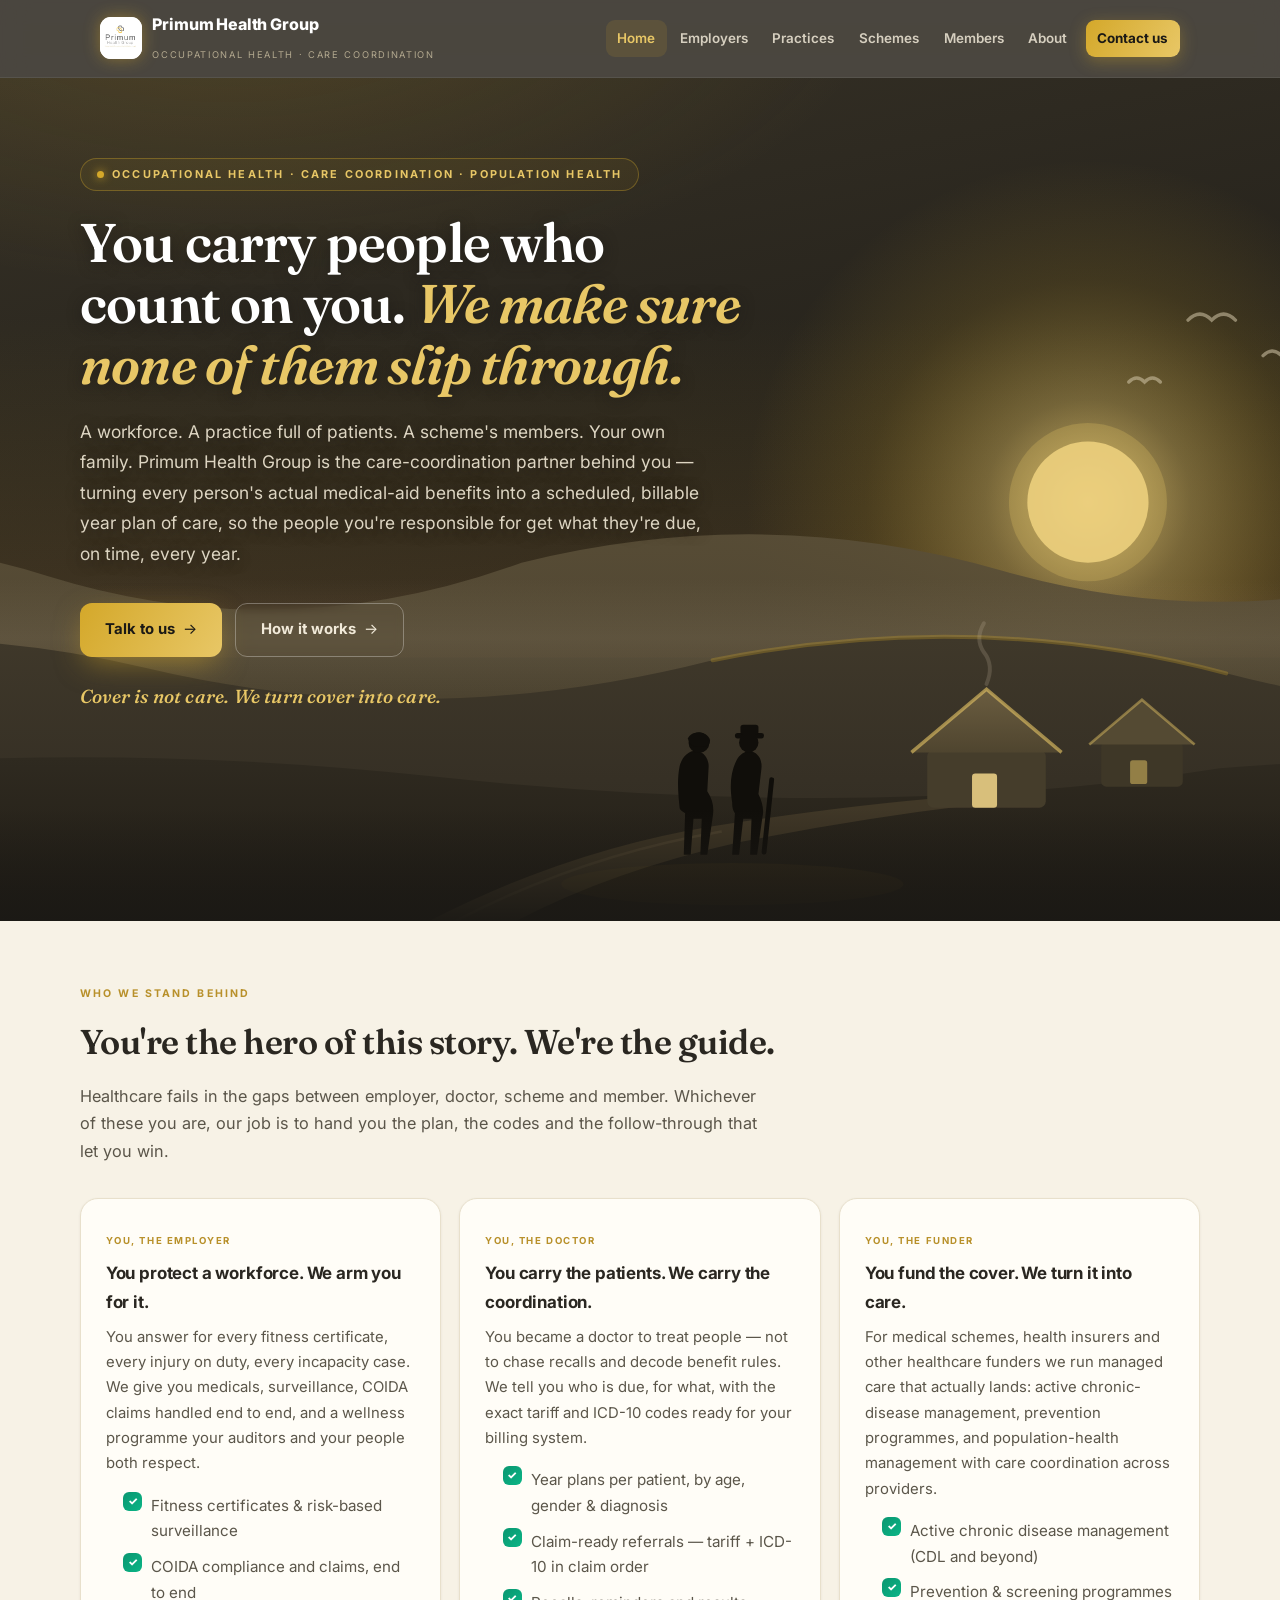
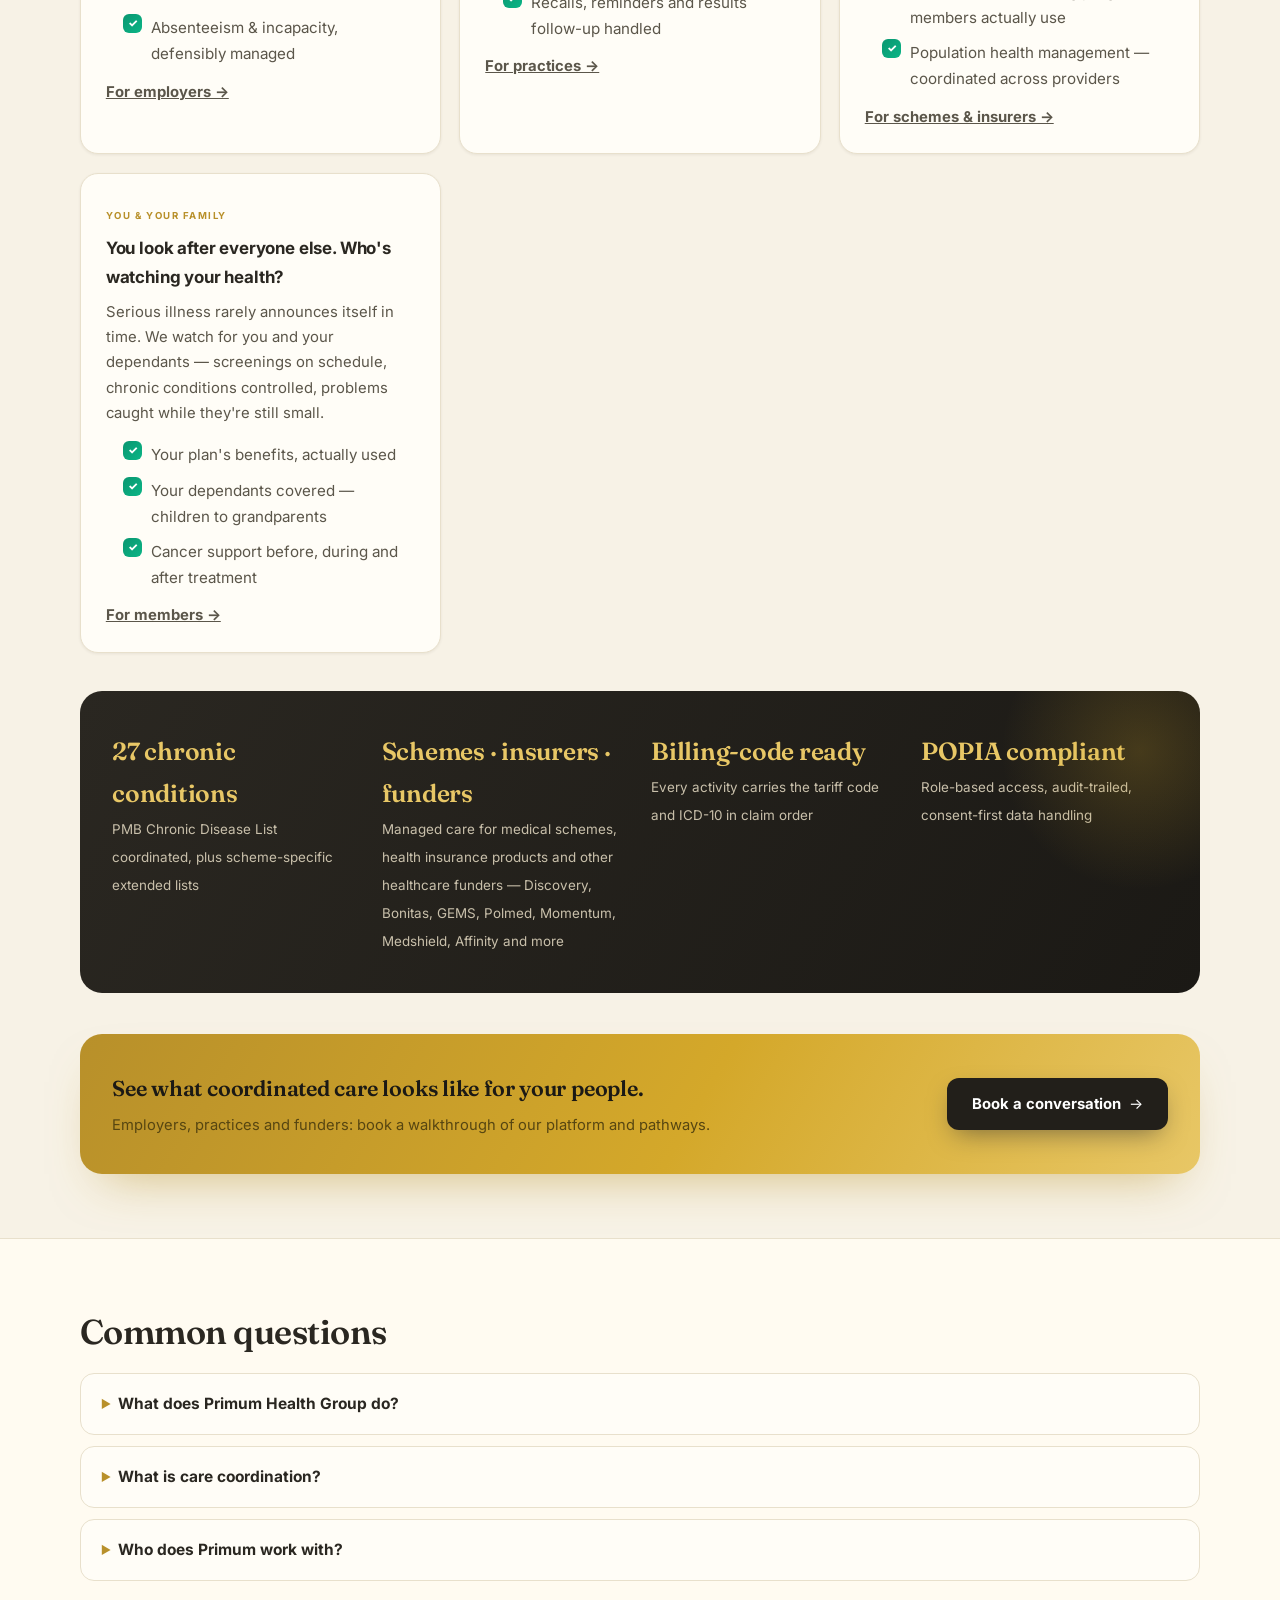
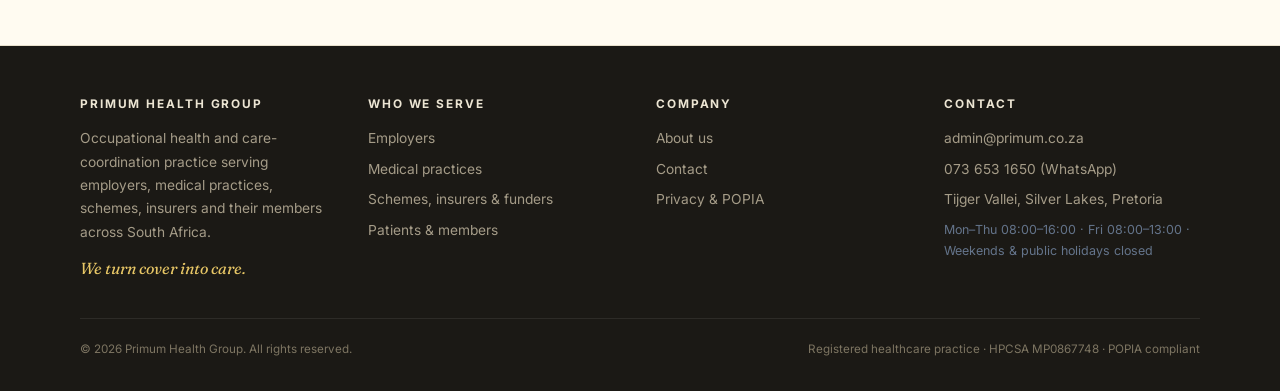
==== commit 3353d75f: "Brand alignment: warm charcoal/cream palette + managed-care funder copy PALETTE (aligned to the bran" ====
--- a/index.html
+++ b/index.html
@@ -24,7 +24,7 @@
 <link href="https://fonts.googleapis.com/css2?family=Fraunces:ital,opsz,wght@0,9..144,500;0,9..144,600;1,9..144,500&family=Inter:wght@400;600;700;800&display=swap" rel="stylesheet">
 <link rel="stylesheet" href="assets/styles.css">
 <script type="application/ld+json">{"@context": "https://schema.org", "@type": "MedicalBusiness", "name": "Primum Health Group", "url": "https://www.primum.co.za", "logo": "https://www.primum.co.za/assets/logo.jpg", "email": "admin@primum.co.za", "telephone": "+27736531650", "address": {"@type": "PostalAddress", "streetAddress": "Tijger Vallei, Silver Lakes", "addressLocality": "Pretoria", "addressRegion": "Gauteng", "addressCountry": "ZA"}, "openingHoursSpecification": [{"@type": "OpeningHoursSpecification", "dayOfWeek": ["Monday", "Tuesday", "Wednesday", "Thursday"], "opens": "08:00", "closes": "16:00"}, {"@type": "OpeningHoursSpecification", "dayOfWeek": "Friday", "opens": "08:00", "closes": "13:00"}], "founder": {"@type": "Person", "name": "Dr A Nazo", "jobTitle": "Founder & Principal Practitioner", "identifier": "HPCSA MP0867748"}, "areaServed": "ZA", "description": "South African occupational-health and care-coordination practice. We manage employee and patient populations for employers, medical practices and schemes — turning each member's actual medical-aid benefits into a scheduled, billable year plan of care.", "medicalSpecialty": ["Occupational medicine", "Preventive medicine", "Community health"], "knowsAbout": ["Occupational health", "COIDA compliance", "Medical incapacity assessment", "Care coordination", "Chronic disease management", "Prescribed Minimum Benefits", "Oncology care pathways", "Employee wellness"]}</script>
-<script type="application/ld+json">{"@context": "https://schema.org", "@type": "FAQPage", "mainEntity": [{"@type": "Question", "name": "What does Primum Health Group do?", "acceptedAnswer": {"@type": "Answer", "text": "Primum Health Group is a South African occupational-health and care-coordination practice. We run workplace health programmes for employers (medicals, surveillance, COIDA, incapacity management) and coordinate ongoing healthcare for patient populations — building each member a year plan of screenings, chronic-care visits and tests based on what their medical aid actually covers, with the correct billing codes ready for the treating doctor."}}, {"@type": "Question", "name": "What is care coordination?", "acceptedAnswer": {"@type": "Answer", "text": "Care coordination means one accountable team makes sure every patient actually receives the care they are due — the right screenings for their age and gender, the right chronic-disease check-ups for their conditions, at the right time — and that every visit is billed correctly to the medical scheme benefit that must pay for it, not the member's pocket."}}, {"@type": "Question", "name": "Who does Primum work with?", "acceptedAnswer": {"@type": "Answer", "text": "Employers who need occupational health and employee wellness; GP and specialist practices who want their patient base proactively managed; medical schemes and funders seeking better benefit utilisation and outcomes; and the members themselves."}}]}</script>
+<script type="application/ld+json">{"@context": "https://schema.org", "@type": "FAQPage", "mainEntity": [{"@type": "Question", "name": "What does Primum Health Group do?", "acceptedAnswer": {"@type": "Answer", "text": "Primum Health Group is a South African occupational-health and care-coordination practice. We run workplace health programmes for employers (medicals, surveillance, COIDA, incapacity management) and coordinate ongoing healthcare for patient populations — building each member a year plan of screenings, chronic-care visits and tests based on what their medical aid actually covers, with the correct billing codes ready for the treating doctor."}}, {"@type": "Question", "name": "What is care coordination?", "acceptedAnswer": {"@type": "Answer", "text": "Care coordination means one accountable team makes sure every patient actually receives the care they are due — the right screenings for their age and gender, the right chronic-disease check-ups for their conditions, at the right time — and that every visit is billed correctly to the medical scheme benefit that must pay for it, not the member's pocket."}}, {"@type": "Question", "name": "Who does Primum work with?", "acceptedAnswer": {"@type": "Answer", "text": "Employers who need occupational health and employee wellness; GP and specialist practices who want their patient base proactively managed; medical schemes, health insurers and other healthcare funders seeking managed care — active chronic disease management, prevention programmes and population health management with coordination across providers; and the members themselves."}}]}</script>
 </head>
 <body>
 <header>
@@ -47,6 +47,7 @@
       <a class="btn btn-gold" href="contact.html">Talk to us</a>
       <a class="btn btn-ghost" href="#how">How it works</a>
     </div>
+    <p class="tagline">Cover is not care. We turn cover into care.</p>
   </div>
 </section>
 
@@ -58,13 +59,13 @@
     <div class="grid grid-2">
       <div class="card"><span class="tag">You, the employer</span><h3>You protect a workforce. We arm you for it.</h3><p>You answer for every fitness certificate, every injury on duty, every incapacity case. We give you medicals, surveillance, COIDA claims handled end to end, and a wellness programme your auditors and your people both respect.</p><ul class="checks"><li>Fitness certificates &amp; risk-based surveillance</li><li>COIDA compliance and claims, end to end</li><li>Absenteeism &amp; incapacity, defensibly managed</li></ul><p style="margin-top:.8rem"><a href="employers.html"><b>For employers →</b></a></p></div>
       <div class="card"><span class="tag">You, the doctor</span><h3>You carry the patients. We carry the coordination.</h3><p>You became a doctor to treat people — not to chase recalls and decode benefit rules. We tell you who is due, for what, with the exact tariff and ICD-10 codes ready for your billing system.</p><ul class="checks"><li>Year plans per patient, by age, gender &amp; diagnosis</li><li>Claim-ready referrals — tariff + ICD-10 in claim order</li><li>Recalls, reminders and results follow-up handled</li></ul><p style="margin-top:.8rem"><a href="practices.html"><b>For practices →</b></a></p></div>
-      <div class="card"><span class="tag">You, the funder</span><h3>You designed the benefits. We make them land.</h3><p>Your screening baskets, chronic programmes and oncology benefits only create value when members actually use them — correctly coded. That's precisely what coordination delivers.</p><ul class="checks"><li>PMB / CDL coordination across 7+ scheme groups</li><li>Screening-basket utilisation, not wastage</li><li>ERAS-aligned oncology prehab &amp; rehab pathways</li></ul><p style="margin-top:.8rem"><a href="schemes.html"><b>For schemes →</b></a></p></div>
+      <div class="card"><span class="tag">You, the funder</span><h3>You fund the cover. We turn it into care.</h3><p>For medical schemes, health insurers and other healthcare funders we run managed care that actually lands: active chronic-disease management, prevention programmes, and population-health management with care coordination across providers.</p><ul class="checks"><li>Active chronic disease management (CDL and beyond)</li><li>Prevention &amp; screening programmes members actually use</li><li>Population health management — coordinated across providers</li></ul><p style="margin-top:.8rem"><a href="schemes.html"><b>For schemes &amp; insurers →</b></a></p></div>
       <div class="card"><span class="tag">You &amp; your family</span><h3>You look after everyone else. Who's watching your health?</h3><p>Serious illness rarely announces itself in time. We watch for you and your dependants — screenings on schedule, chronic conditions controlled, problems caught while they're still small.</p><ul class="checks"><li>Your plan's benefits, actually used</li><li>Your dependants covered — children to grandparents</li><li>Cancer support before, during and after treatment</li></ul><p style="margin-top:.8rem"><a href="members.html"><b>For members →</b></a></p></div>
     </div>
 
     <div class="band">
       <div class="stat"><b>27 chronic conditions</b><span>PMB Chronic Disease List coordinated, plus scheme-specific extended lists</span></div>
-      <div class="stat"><b>7+ scheme groups</b><span>Discovery, Bonitas, GEMS, Polmed, Momentum, Medshield, Affinity</span></div>
+      <div class="stat"><b>Schemes · insurers · funders</b><span>Managed care for medical schemes, health insurance products and other healthcare funders — Discovery, Bonitas, GEMS, Polmed, Momentum, Medshield, Affinity and more</span></div>
       <div class="stat"><b>Billing-code ready</b><span>Every activity carries the tariff code and ICD-10 in claim order</span></div>
       <div class="stat"><b>POPIA compliant</b><span>Role-based access, audit-trailed, consent-first data handling</span></div>
     </div>
@@ -79,7 +80,7 @@
 <section class="section-alt">
   <div class="section-inner">
     <h2 class="section-title">Common questions</h2>
-    <details class="faq"><summary>What does Primum Health Group do?</summary><p>Primum Health Group is a South African occupational-health and care-coordination practice. We run workplace health programmes for employers (medicals, surveillance, COIDA, incapacity management) and coordinate ongoing healthcare for patient populations — building each member a year plan of screenings, chronic-care visits and tests based on what their medical aid actually covers, with the correct billing codes ready for the treating doctor.</p></details><details class="faq"><summary>What is care coordination?</summary><p>Care coordination means one accountable team makes sure every patient actually receives the care they are due — the right screenings for their age and gender, the right chronic-disease check-ups for their conditions, at the right time — and that every visit is billed correctly to the medical scheme benefit that must pay for it, not the member's pocket.</p></details><details class="faq"><summary>Who does Primum work with?</summary><p>Employers who need occupational health and employee wellness; GP and specialist practices who want their patient base proactively managed; medical schemes and funders seeking better benefit utilisation and outcomes; and the members themselves.</p></details>
+    <details class="faq"><summary>What does Primum Health Group do?</summary><p>Primum Health Group is a South African occupational-health and care-coordination practice. We run workplace health programmes for employers (medicals, surveillance, COIDA, incapacity management) and coordinate ongoing healthcare for patient populations — building each member a year plan of screenings, chronic-care visits and tests based on what their medical aid actually covers, with the correct billing codes ready for the treating doctor.</p></details><details class="faq"><summary>What is care coordination?</summary><p>Care coordination means one accountable team makes sure every patient actually receives the care they are due — the right screenings for their age and gender, the right chronic-disease check-ups for their conditions, at the right time — and that every visit is billed correctly to the medical scheme benefit that must pay for it, not the member's pocket.</p></details><details class="faq"><summary>Who does Primum work with?</summary><p>Employers who need occupational health and employee wellness; GP and specialist practices who want their patient base proactively managed; medical schemes, health insurers and other healthcare funders seeking managed care — active chronic disease management, prevention programmes and population health management with coordination across providers; and the members themselves.</p></details>
   </div>
 </section>
 
@@ -88,14 +89,15 @@
   <div class="footer-inner">
     <div>
       <h4>Primum Health Group</h4>
-      <p>Occupational health and care-coordination practice serving employers, medical practices, schemes and their members across South Africa.</p>
+      <p>Occupational health and care-coordination practice serving employers, medical practices, schemes, insurers and their members across South Africa.</p>
+      <p class="tagline-sm">We turn cover into care.</p>
     </div>
     <div>
       <h4>Who we serve</h4>
       <ul>
         <li><a href="employers.html">Employers</a></li>
         <li><a href="practices.html">Medical practices</a></li>
-        <li><a href="schemes.html">Schemes &amp; funders</a></li>
+        <li><a href="schemes.html">Schemes, insurers &amp; funders</a></li>
         <li><a href="members.html">Patients &amp; members</a></li>
       </ul>
     </div>
--- a/assets/styles.css
+++ b/assets/styles.css
@@ -1,24 +1,24 @@
 /* Primum Health Group — design system v2
    Brand: deep navy + gold. Type: Fraunces (display) + Inter (text). */
 :root {
-  --navy-950: #0e1220;
-  --navy-900: #15192b;
-  --navy-800: #1a2332;
-  --navy-700: #1f2937;
+  --navy-950: #1b1915;
+  --navy-900: #221f1a;
+  --navy-800: #2a2721;
+  --navy-700: #363126;
   --gold: #d4a82a;
   --gold-soft: #e8c766;
   --gold-deep: #b8902a;
-  --ink: #1c2434;
-  --slate: #4b5a71;
-  --slate-light: #94a3b8;
-  --bg: #f7f8fb;
-  --card: #ffffff;
-  --line: #e5e9f0;
+  --ink: #26241e;
+  --slate: #5b564a;
+  --slate-light: #a89f8b;
+  --bg: #f7f2e6;
+  --card: #fffdf7;
+  --line: #e8e0cc;
   --emerald: #0a9670;
   --max: 1120px;
   --radius: 18px;
-  --shadow-sm: 0 1px 3px rgba(15,23,42,.06);
-  --shadow-lg: 0 18px 40px -18px rgba(21,25,43,.35);
+  --shadow-sm: 0 1px 3px rgba(38,33,20,.07);
+  --shadow-lg: 0 18px 40px -18px rgba(38,33,20,.38);
   --font-display: 'Fraunces', Georgia, 'Times New Roman', serif;
   --font-text: 'Inter', 'Segoe UI', system-ui, -apple-system, sans-serif;
 }
@@ -39,7 +39,7 @@
 /* ── Header — glass ─────────────────────────────── */
 header {
   position: sticky; top: 0; z-index: 50;
-  background: rgba(18,22,37,.78);
+  background: rgba(30,27,22,.8);
   backdrop-filter: blur(14px) saturate(1.3);
   -webkit-backdrop-filter: blur(14px) saturate(1.3);
   color: #fff;
@@ -55,10 +55,10 @@
   box-shadow: 0 0 16px rgba(212,168,42,.45);
 }
 .brand-name { font-weight: 800; font-size: 1rem; letter-spacing: -.01em; line-height: 1.15; }
-.brand-sub { font-size: .58rem; text-transform: uppercase; letter-spacing: .18em; color: var(--slate-light); }
+.brand-sub { font-size: .58rem; text-transform: uppercase; letter-spacing: .18em; color: #b3a98f; }
 nav.main-nav { margin-left: auto; display: flex; gap: .1rem; flex-wrap: wrap; align-items: center; }
 nav.main-nav a {
-  color: #c6cede; text-decoration: none; font-size: .84rem; font-weight: 600;
+  color: #d6cfbf; text-decoration: none; font-size: .84rem; font-weight: 600;
   padding: .45rem .72rem; border-radius: 9px; transition: all .15s;
 }
 nav.main-nav a:hover { color: #fff; background: rgba(255,255,255,.09); }
@@ -99,10 +99,10 @@
 }
 .hero h1 em { font-style: italic; color: var(--gold-soft); }
 .hero p.lead {
-  margin-top: 1.3rem; max-width: 58ch; color: #c9d2e2;
+  margin-top: 1.3rem; max-width: 58ch; color: #ddd5c2;
   font-size: 1.09rem; line-height: 1.75;
 }
-.hero h1, .hero p.lead { text-shadow: 0 2px 14px rgba(14,18,32,.6); }
+.hero h1, .hero p.lead { text-shadow: 0 2px 14px rgba(27,25,21,.6); }
 .hero .actions { margin-top: 2.1rem; display: flex; gap: .85rem; flex-wrap: wrap; }
 .btn {
   display: inline-flex; align-items: center; gap: .5rem;
@@ -118,7 +118,7 @@
   color: var(--navy-950);
   box-shadow: 0 10px 30px -6px rgba(212,168,42,.55);
 }
-.btn-ghost { color: #e6ebf4; border: 1px solid rgba(255,255,255,.3); backdrop-filter: blur(4px); }
+.btn-ghost { color: #f1ead9; border: 1px solid rgba(255,255,255,.3); backdrop-filter: blur(4px); }
 .btn-ghost:hover { border-color: rgba(255,255,255,.55); background: rgba(255,255,255,.06); }
 .btn-navy { background: var(--navy-900); color: #fff; box-shadow: 0 10px 26px -8px rgba(21,25,43,.5); }
 
@@ -126,7 +126,7 @@
 main { display: block; }
 section { padding: 4rem 1.25rem; }
 .section-inner { max-width: var(--max); margin: 0 auto; }
-.section-alt { background: #fff; border-top: 1px solid var(--line); border-bottom: 1px solid var(--line); }
+.section-alt { background: #fffbf1; border-top: 1px solid var(--line); border-bottom: 1px solid var(--line); }
 .eyebrow {
   font-size: .66rem; font-weight: 700; text-transform: uppercase; letter-spacing: .2em;
   color: var(--gold-deep); margin-bottom: .6rem;
@@ -153,7 +153,7 @@
   background: linear-gradient(90deg, var(--gold), var(--gold-soft));
   opacity: 0; transition: opacity .22s;
 }
-.card:hover { transform: translateY(-4px); box-shadow: var(--shadow-lg); border-color: #d9dfe9; }
+.card:hover { transform: translateY(-4px); box-shadow: var(--shadow-lg); border-color: #ddd3ba; }
 .card:hover::before { opacity: 1; }
 .card h3 { font-size: 1.06rem; color: var(--navy-800); margin-bottom: .5rem; letter-spacing: -.01em; }
 .card p { font-size: .93rem; color: var(--slate); }
@@ -174,10 +174,10 @@
 }
 
 details.faq {
-  background: #fff; border: 1px solid var(--line); border-radius: 14px;
+  background: #fffdf7; border: 1px solid var(--line); border-radius: 14px;
   padding: 1.05rem 1.3rem; margin-top: .7rem; transition: border-color .2s;
 }
-details.faq:hover { border-color: #cfd8e4; }
+details.faq:hover { border-color: #d6cbae; }
 details.faq[open] { border-color: var(--gold); }
 details.faq summary { font-weight: 700; color: var(--navy-800); cursor: pointer; font-size: .97rem; }
 details.faq summary::marker { color: var(--gold-deep); }
@@ -199,7 +199,7 @@
   display: block; font-family: var(--font-display); font-weight: 600;
   font-size: 1.55rem; color: var(--gold-soft); letter-spacing: -.01em;
 }
-.band .stat span { font-size: .84rem; color: #b9c3d6; }
+.band .stat span { font-size: .84rem; color: #c9c0ab; }
 
 /* trust strip */
 .trust {
@@ -221,10 +221,10 @@
 .cta-strip p { color: #574611; font-size: .92rem; margin-top: .3rem; }
 
 /* ── Footer ─────────────────────────────────────── */
-footer { background: var(--navy-950); color: #8e9bb3; padding: 3rem 1.25rem 2rem; font-size: .86rem; }
+footer { background: var(--navy-950); color: #a59c88; padding: 3rem 1.25rem 2rem; font-size: .86rem; }
 .footer-inner { max-width: var(--max); margin: 0 auto; display: grid; gap: 2rem; grid-template-columns: repeat(auto-fit, minmax(220px, 1fr)); }
-footer h4 { color: #dfe5ef; font-size: .74rem; text-transform: uppercase; letter-spacing: .16em; margin-bottom: .8rem; }
-footer a { color: #8e9bb3; text-decoration: none; transition: color .15s; }
+footer h4 { color: #ece5d3; font-size: .74rem; text-transform: uppercase; letter-spacing: .16em; margin-bottom: .8rem; }
+footer a { color: #a59c88; text-decoration: none; transition: color .15s; }
 footer a:hover { color: var(--gold-soft); }
 footer ul { list-style: none; }
 footer ul li { margin-bottom: .45rem; }
@@ -232,7 +232,7 @@
   max-width: var(--max); margin: 2.2rem auto 0; padding-top: 1.3rem;
   border-top: 1px solid rgba(255,255,255,.08); font-size: .73rem;
   display: flex; justify-content: space-between; gap: 1rem; flex-wrap: wrap;
-  color: #5f6b84;
+  color: #7d7562;
 }
 
 /* page hero (inner pages) */
@@ -248,18 +248,18 @@
   font-size: clamp(1.7rem, 4vw, 2.5rem); line-height: 1.15;
   letter-spacing: -.015em; max-width: 26ch; text-wrap: balance;
 }
-.page-hero p { margin-top: 1rem; color: #c9d2e2; max-width: 64ch; font-size: 1.03rem; }
+.page-hero p { margin-top: 1rem; color: #ddd5c2; max-width: 64ch; font-size: 1.03rem; }
 
 /* fear→security panel (members) */
 .panel-dark {
   background: linear-gradient(150deg, var(--navy-800), var(--navy-950));
-  color: #dbe2ee; border-radius: 22px; padding: 2.2rem 2rem; margin-top: 2rem;
+  color: #e6dfcd; border-radius: 22px; padding: 2.2rem 2rem; margin-top: 2rem;
 }
 .panel-dark h3 { font-family: var(--font-display); font-weight: 600; color: #fff; font-size: 1.35rem; letter-spacing: -.01em; max-width: 30ch; }
 .panel-dark h3 em { font-style: italic; color: var(--gold-soft); }
-.panel-dark p { margin-top: .8rem; font-size: .96rem; color: #b9c3d6; max-width: 68ch; }
+.panel-dark p { margin-top: .8rem; font-size: .96rem; color: #c9c0ab; max-width: 68ch; }
 .panel-dark .assure { margin-top: 1.2rem; padding-top: 1.2rem; border-top: 1px solid rgba(255,255,255,.12); }
-.panel-dark .assure p { color: #dfe6f2; }
+.panel-dark .assure p { color: #efe8d6; }
 
 .placeholder { background: #fef3c7; color: #92400e; padding: .1em .35em; border-radius: 4px; font-weight: 700; }
 
@@ -276,3 +276,13 @@
   .hero { padding: 3.4rem 1.25rem 10rem; }
   section { padding: 3rem 1.25rem; }
 }
+
+/* brand tagline — "We turn cover into care." */
+.tagline {
+  font-family: var(--font-display); font-style: italic; font-weight: 500;
+  color: var(--gold-soft); font-size: 1.18rem; margin-top: 1.5rem; letter-spacing: .01em;
+}
+footer .tagline-sm {
+  font-family: var(--font-display); font-style: italic;
+  color: var(--gold-soft); font-size: 1rem; margin-top: .7rem;
+}
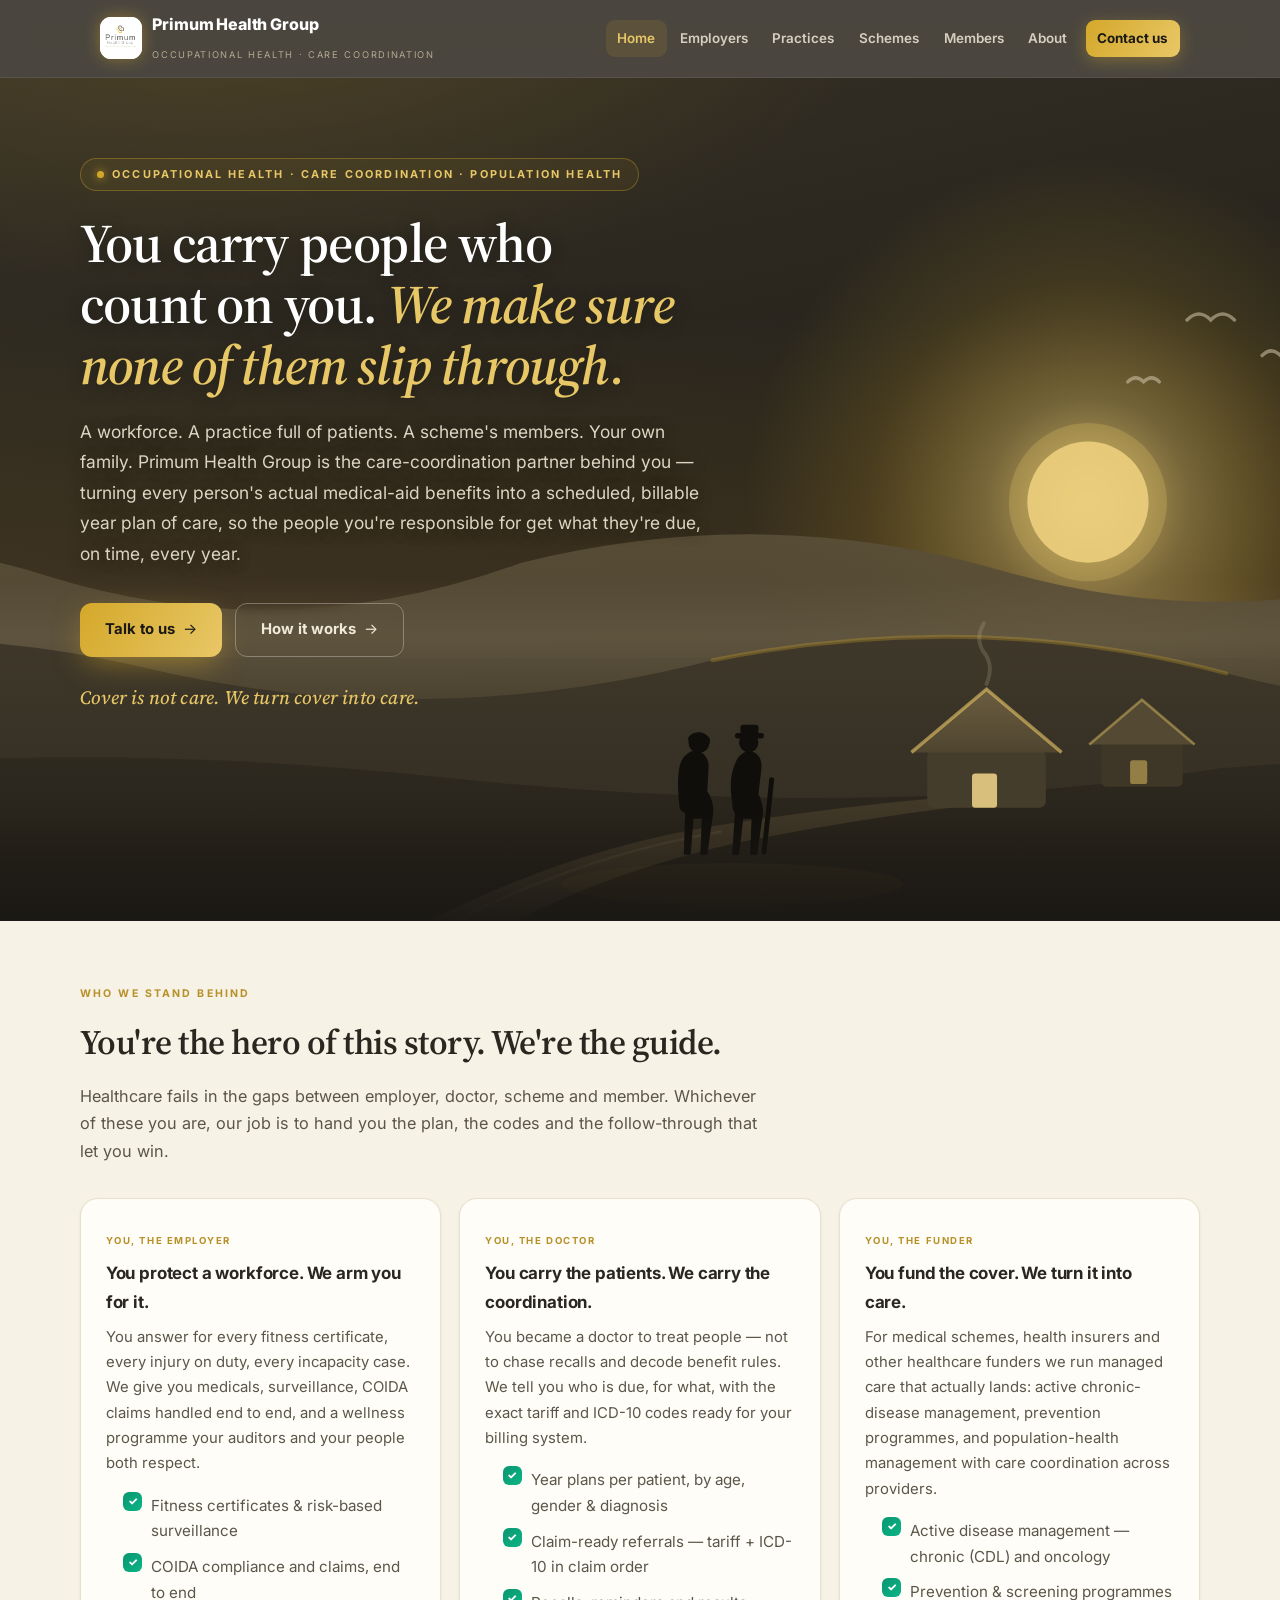
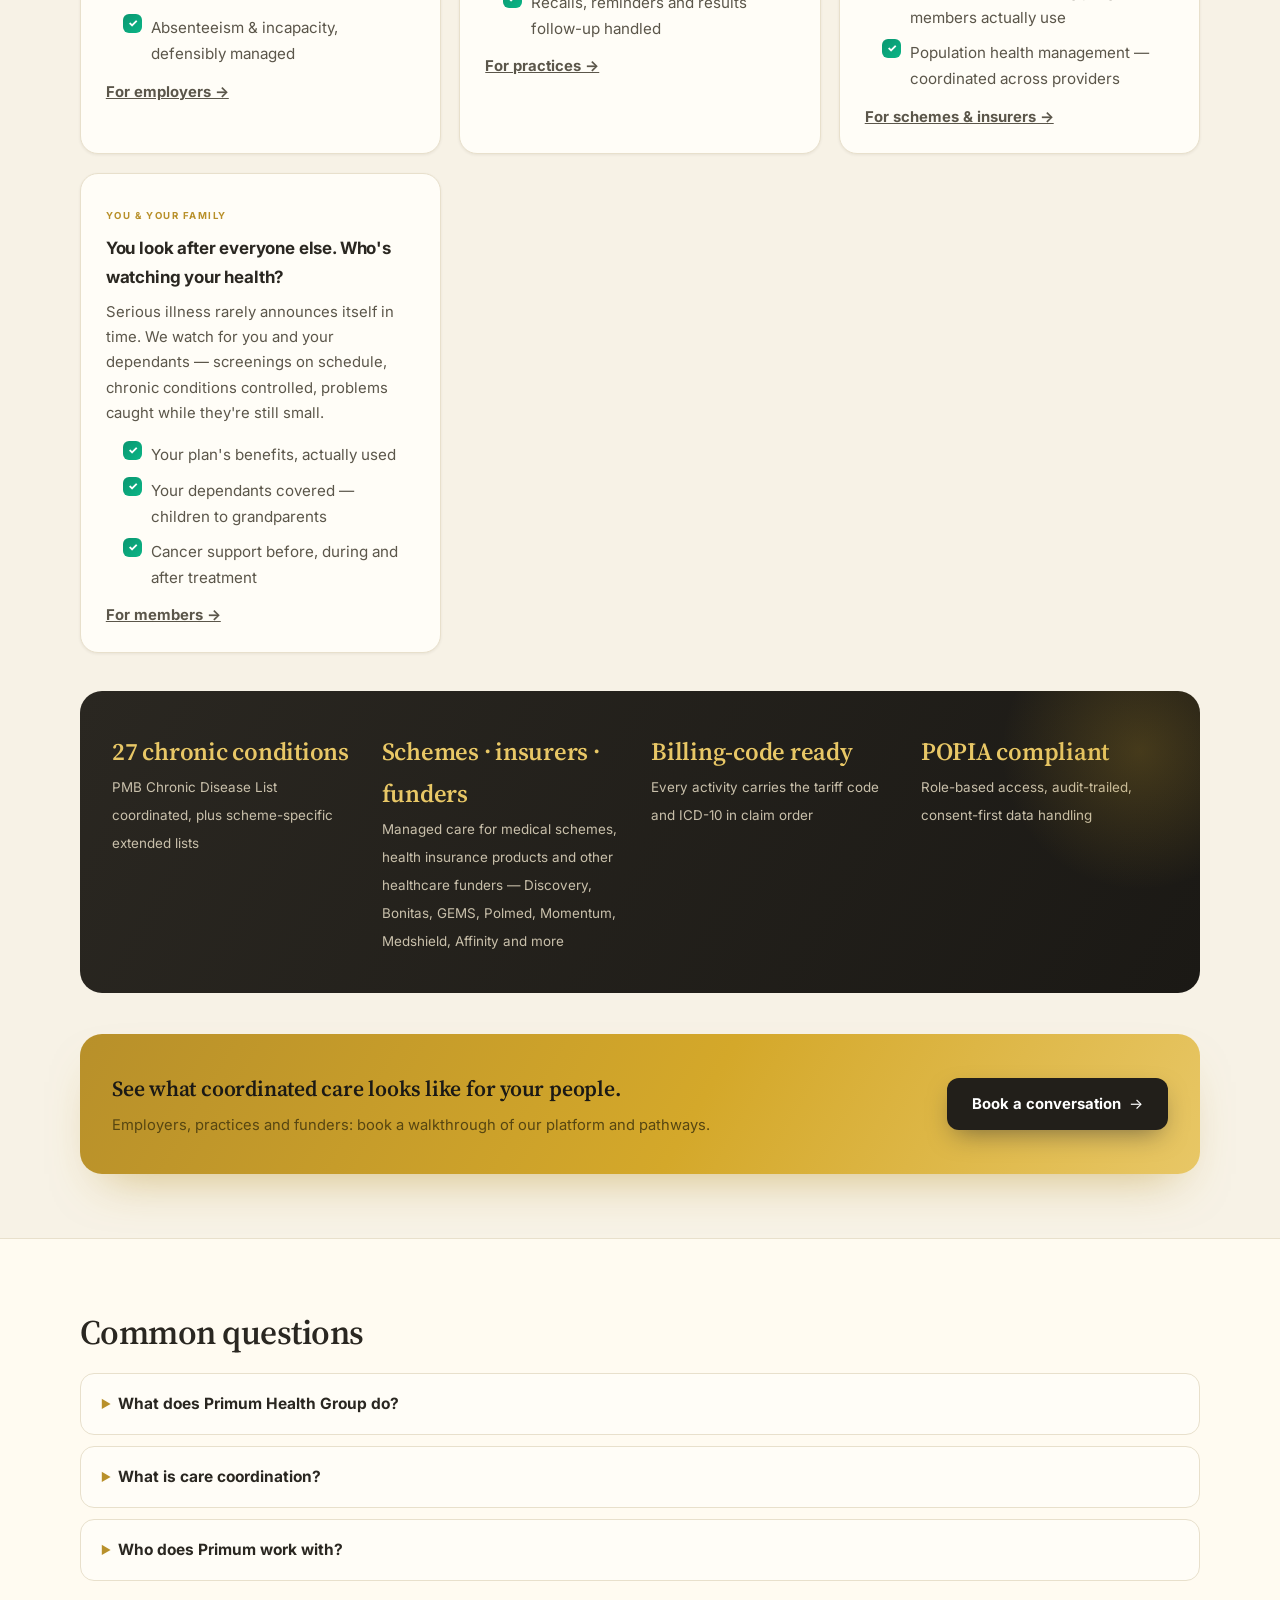
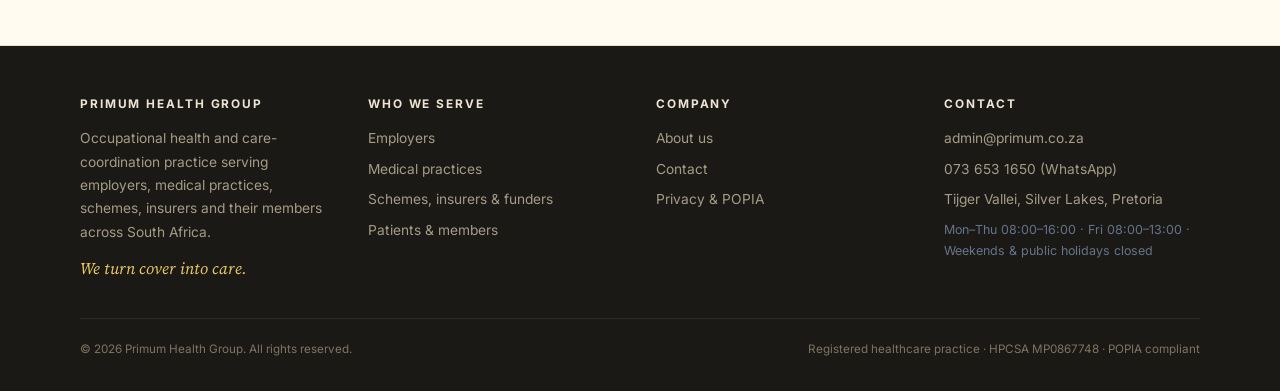
==== commit f374695a: "Typography: Fraunces -> Source Serif 4; funder pillar adds oncology - Display font swapped to Source" ====
--- a/index.html
+++ b/index.html
@@ -21,10 +21,10 @@
 <meta name="geo.placename" content="Pretoria">
 <link rel="preconnect" href="https://fonts.googleapis.com">
 <link rel="preconnect" href="https://fonts.gstatic.com" crossorigin>
-<link href="https://fonts.googleapis.com/css2?family=Fraunces:ital,opsz,wght@0,9..144,500;0,9..144,600;1,9..144,500&family=Inter:wght@400;600;700;800&display=swap" rel="stylesheet">
+<link href="https://fonts.googleapis.com/css2?family=Source+Serif+4:ital,opsz,wght@0,8..60,500;0,8..60,600;1,8..60,500&family=Inter:wght@400;600;700;800&display=swap" rel="stylesheet">
 <link rel="stylesheet" href="assets/styles.css">
 <script type="application/ld+json">{"@context": "https://schema.org", "@type": "MedicalBusiness", "name": "Primum Health Group", "url": "https://www.primum.co.za", "logo": "https://www.primum.co.za/assets/logo.jpg", "email": "admin@primum.co.za", "telephone": "+27736531650", "address": {"@type": "PostalAddress", "streetAddress": "Tijger Vallei, Silver Lakes", "addressLocality": "Pretoria", "addressRegion": "Gauteng", "addressCountry": "ZA"}, "openingHoursSpecification": [{"@type": "OpeningHoursSpecification", "dayOfWeek": ["Monday", "Tuesday", "Wednesday", "Thursday"], "opens": "08:00", "closes": "16:00"}, {"@type": "OpeningHoursSpecification", "dayOfWeek": "Friday", "opens": "08:00", "closes": "13:00"}], "founder": {"@type": "Person", "name": "Dr A Nazo", "jobTitle": "Founder & Principal Practitioner", "identifier": "HPCSA MP0867748"}, "areaServed": "ZA", "description": "South African occupational-health and care-coordination practice. We manage employee and patient populations for employers, medical practices and schemes — turning each member's actual medical-aid benefits into a scheduled, billable year plan of care.", "medicalSpecialty": ["Occupational medicine", "Preventive medicine", "Community health"], "knowsAbout": ["Occupational health", "COIDA compliance", "Medical incapacity assessment", "Care coordination", "Chronic disease management", "Prescribed Minimum Benefits", "Oncology care pathways", "Employee wellness"]}</script>
-<script type="application/ld+json">{"@context": "https://schema.org", "@type": "FAQPage", "mainEntity": [{"@type": "Question", "name": "What does Primum Health Group do?", "acceptedAnswer": {"@type": "Answer", "text": "Primum Health Group is a South African occupational-health and care-coordination practice. We run workplace health programmes for employers (medicals, surveillance, COIDA, incapacity management) and coordinate ongoing healthcare for patient populations — building each member a year plan of screenings, chronic-care visits and tests based on what their medical aid actually covers, with the correct billing codes ready for the treating doctor."}}, {"@type": "Question", "name": "What is care coordination?", "acceptedAnswer": {"@type": "Answer", "text": "Care coordination means one accountable team makes sure every patient actually receives the care they are due — the right screenings for their age and gender, the right chronic-disease check-ups for their conditions, at the right time — and that every visit is billed correctly to the medical scheme benefit that must pay for it, not the member's pocket."}}, {"@type": "Question", "name": "Who does Primum work with?", "acceptedAnswer": {"@type": "Answer", "text": "Employers who need occupational health and employee wellness; GP and specialist practices who want their patient base proactively managed; medical schemes, health insurers and other healthcare funders seeking managed care — active chronic disease management, prevention programmes and population health management with coordination across providers; and the members themselves."}}]}</script>
+<script type="application/ld+json">{"@context": "https://schema.org", "@type": "FAQPage", "mainEntity": [{"@type": "Question", "name": "What does Primum Health Group do?", "acceptedAnswer": {"@type": "Answer", "text": "Primum Health Group is a South African occupational-health and care-coordination practice. We run workplace health programmes for employers (medicals, surveillance, COIDA, incapacity management) and coordinate ongoing healthcare for patient populations — building each member a year plan of screenings, chronic-care visits and tests based on what their medical aid actually covers, with the correct billing codes ready for the treating doctor."}}, {"@type": "Question", "name": "What is care coordination?", "acceptedAnswer": {"@type": "Answer", "text": "Care coordination means one accountable team makes sure every patient actually receives the care they are due — the right screenings for their age and gender, the right chronic-disease check-ups for their conditions, at the right time — and that every visit is billed correctly to the medical scheme benefit that must pay for it, not the member's pocket."}}, {"@type": "Question", "name": "Who does Primum work with?", "acceptedAnswer": {"@type": "Answer", "text": "Employers who need occupational health and employee wellness; GP and specialist practices who want their patient base proactively managed; medical schemes, health insurers and other healthcare funders seeking managed care — active disease management including oncology, prevention programmes and population health management with coordination across providers; and the members themselves."}}]}</script>
 </head>
 <body>
 <header>
@@ -59,7 +59,7 @@
     <div class="grid grid-2">
       <div class="card"><span class="tag">You, the employer</span><h3>You protect a workforce. We arm you for it.</h3><p>You answer for every fitness certificate, every injury on duty, every incapacity case. We give you medicals, surveillance, COIDA claims handled end to end, and a wellness programme your auditors and your people both respect.</p><ul class="checks"><li>Fitness certificates &amp; risk-based surveillance</li><li>COIDA compliance and claims, end to end</li><li>Absenteeism &amp; incapacity, defensibly managed</li></ul><p style="margin-top:.8rem"><a href="employers.html"><b>For employers →</b></a></p></div>
       <div class="card"><span class="tag">You, the doctor</span><h3>You carry the patients. We carry the coordination.</h3><p>You became a doctor to treat people — not to chase recalls and decode benefit rules. We tell you who is due, for what, with the exact tariff and ICD-10 codes ready for your billing system.</p><ul class="checks"><li>Year plans per patient, by age, gender &amp; diagnosis</li><li>Claim-ready referrals — tariff + ICD-10 in claim order</li><li>Recalls, reminders and results follow-up handled</li></ul><p style="margin-top:.8rem"><a href="practices.html"><b>For practices →</b></a></p></div>
-      <div class="card"><span class="tag">You, the funder</span><h3>You fund the cover. We turn it into care.</h3><p>For medical schemes, health insurers and other healthcare funders we run managed care that actually lands: active chronic-disease management, prevention programmes, and population-health management with care coordination across providers.</p><ul class="checks"><li>Active chronic disease management (CDL and beyond)</li><li>Prevention &amp; screening programmes members actually use</li><li>Population health management — coordinated across providers</li></ul><p style="margin-top:.8rem"><a href="schemes.html"><b>For schemes &amp; insurers →</b></a></p></div>
+      <div class="card"><span class="tag">You, the funder</span><h3>You fund the cover. We turn it into care.</h3><p>For medical schemes, health insurers and other healthcare funders we run managed care that actually lands: active chronic-disease management, prevention programmes, and population-health management with care coordination across providers.</p><ul class="checks"><li>Active disease management — chronic (CDL) and oncology</li><li>Prevention &amp; screening programmes members actually use</li><li>Population health management — coordinated across providers</li></ul><p style="margin-top:.8rem"><a href="schemes.html"><b>For schemes &amp; insurers →</b></a></p></div>
       <div class="card"><span class="tag">You &amp; your family</span><h3>You look after everyone else. Who's watching your health?</h3><p>Serious illness rarely announces itself in time. We watch for you and your dependants — screenings on schedule, chronic conditions controlled, problems caught while they're still small.</p><ul class="checks"><li>Your plan's benefits, actually used</li><li>Your dependants covered — children to grandparents</li><li>Cancer support before, during and after treatment</li></ul><p style="margin-top:.8rem"><a href="members.html"><b>For members →</b></a></p></div>
     </div>
 
@@ -80,7 +80,7 @@
 <section class="section-alt">
   <div class="section-inner">
     <h2 class="section-title">Common questions</h2>
-    <details class="faq"><summary>What does Primum Health Group do?</summary><p>Primum Health Group is a South African occupational-health and care-coordination practice. We run workplace health programmes for employers (medicals, surveillance, COIDA, incapacity management) and coordinate ongoing healthcare for patient populations — building each member a year plan of screenings, chronic-care visits and tests based on what their medical aid actually covers, with the correct billing codes ready for the treating doctor.</p></details><details class="faq"><summary>What is care coordination?</summary><p>Care coordination means one accountable team makes sure every patient actually receives the care they are due — the right screenings for their age and gender, the right chronic-disease check-ups for their conditions, at the right time — and that every visit is billed correctly to the medical scheme benefit that must pay for it, not the member's pocket.</p></details><details class="faq"><summary>Who does Primum work with?</summary><p>Employers who need occupational health and employee wellness; GP and specialist practices who want their patient base proactively managed; medical schemes, health insurers and other healthcare funders seeking managed care — active chronic disease management, prevention programmes and population health management with coordination across providers; and the members themselves.</p></details>
+    <details class="faq"><summary>What does Primum Health Group do?</summary><p>Primum Health Group is a South African occupational-health and care-coordination practice. We run workplace health programmes for employers (medicals, surveillance, COIDA, incapacity management) and coordinate ongoing healthcare for patient populations — building each member a year plan of screenings, chronic-care visits and tests based on what their medical aid actually covers, with the correct billing codes ready for the treating doctor.</p></details><details class="faq"><summary>What is care coordination?</summary><p>Care coordination means one accountable team makes sure every patient actually receives the care they are due — the right screenings for their age and gender, the right chronic-disease check-ups for their conditions, at the right time — and that every visit is billed correctly to the medical scheme benefit that must pay for it, not the member's pocket.</p></details><details class="faq"><summary>Who does Primum work with?</summary><p>Employers who need occupational health and employee wellness; GP and specialist practices who want their patient base proactively managed; medical schemes, health insurers and other healthcare funders seeking managed care — active disease management including oncology, prevention programmes and population health management with coordination across providers; and the members themselves.</p></details>
   </div>
 </section>
 
--- a/assets/styles.css
+++ b/assets/styles.css
@@ -19,7 +19,7 @@
   --radius: 18px;
   --shadow-sm: 0 1px 3px rgba(38,33,20,.07);
   --shadow-lg: 0 18px 40px -18px rgba(38,33,20,.38);
-  --font-display: 'Fraunces', Georgia, 'Times New Roman', serif;
+  --font-display: 'Source Serif 4', Georgia, 'Times New Roman', serif;
   --font-text: 'Inter', 'Segoe UI', system-ui, -apple-system, sans-serif;
 }
 * { margin: 0; padding: 0; box-sizing: border-box; }
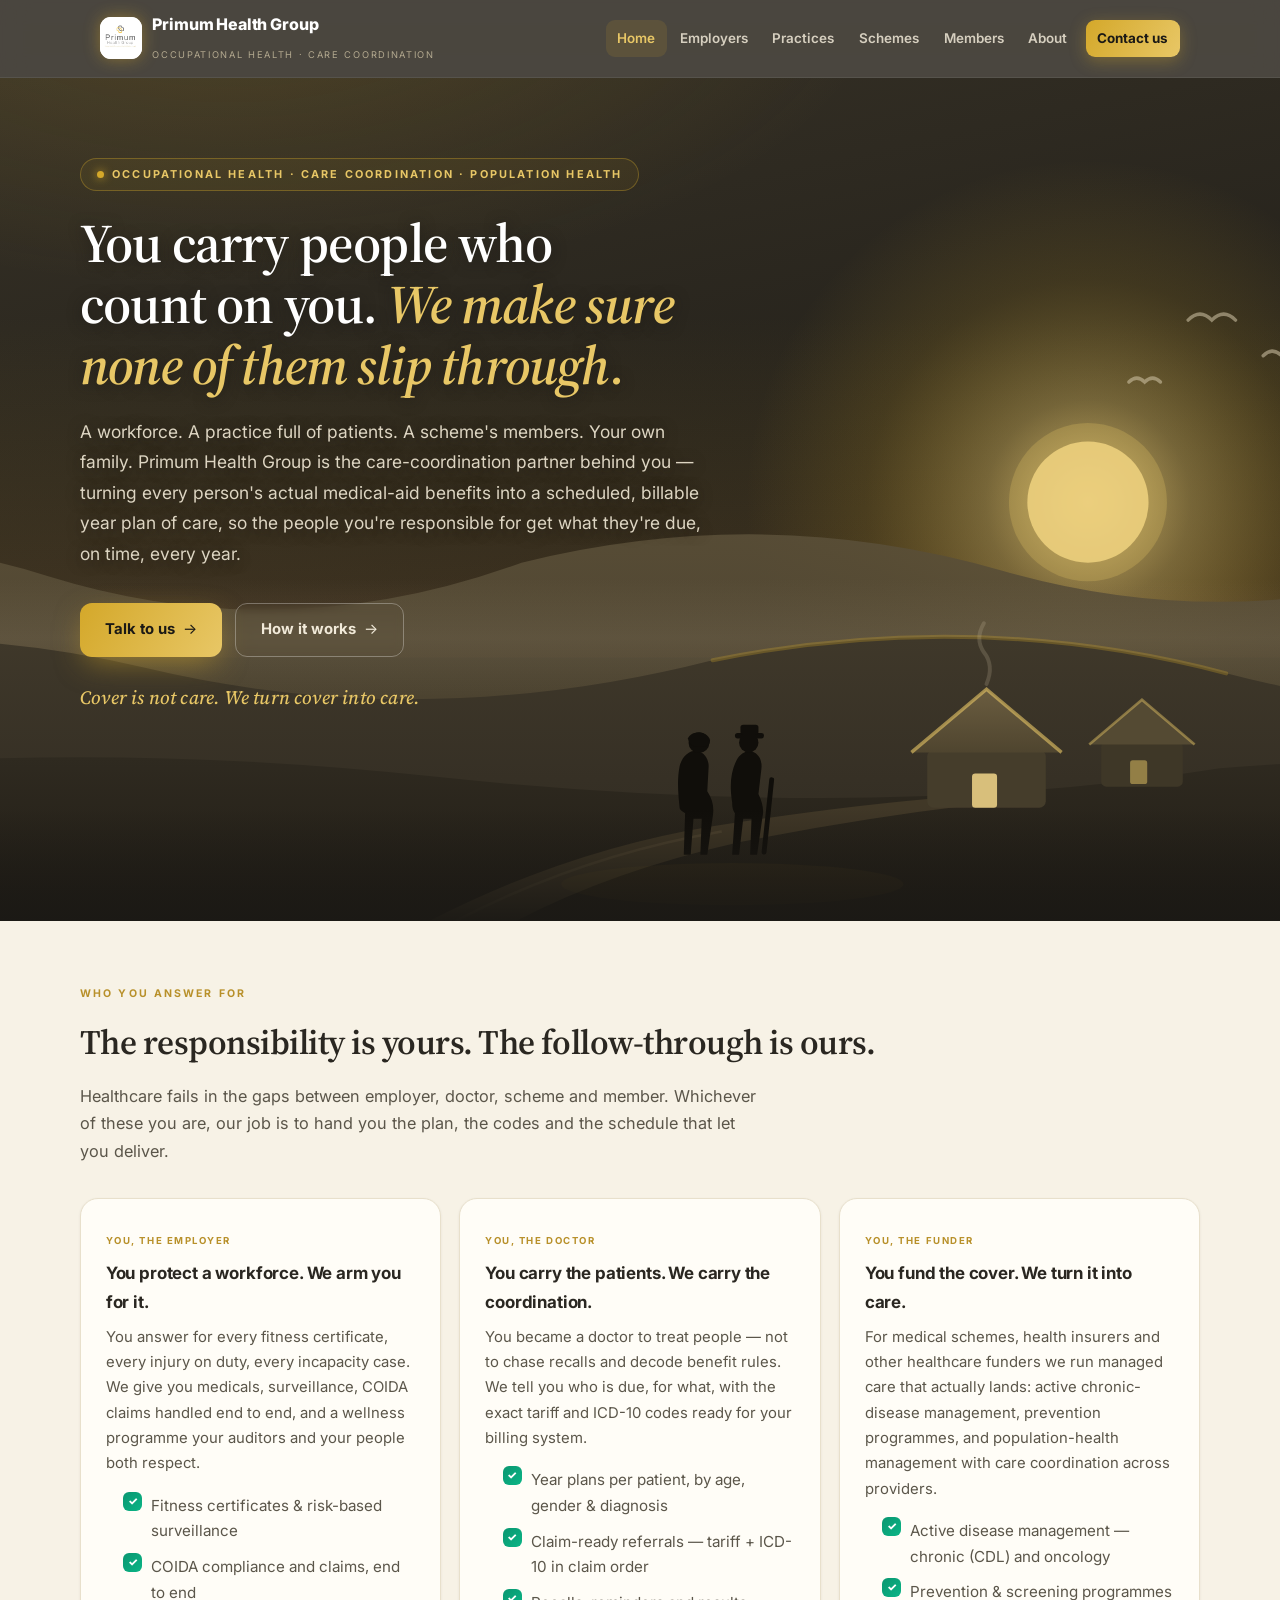
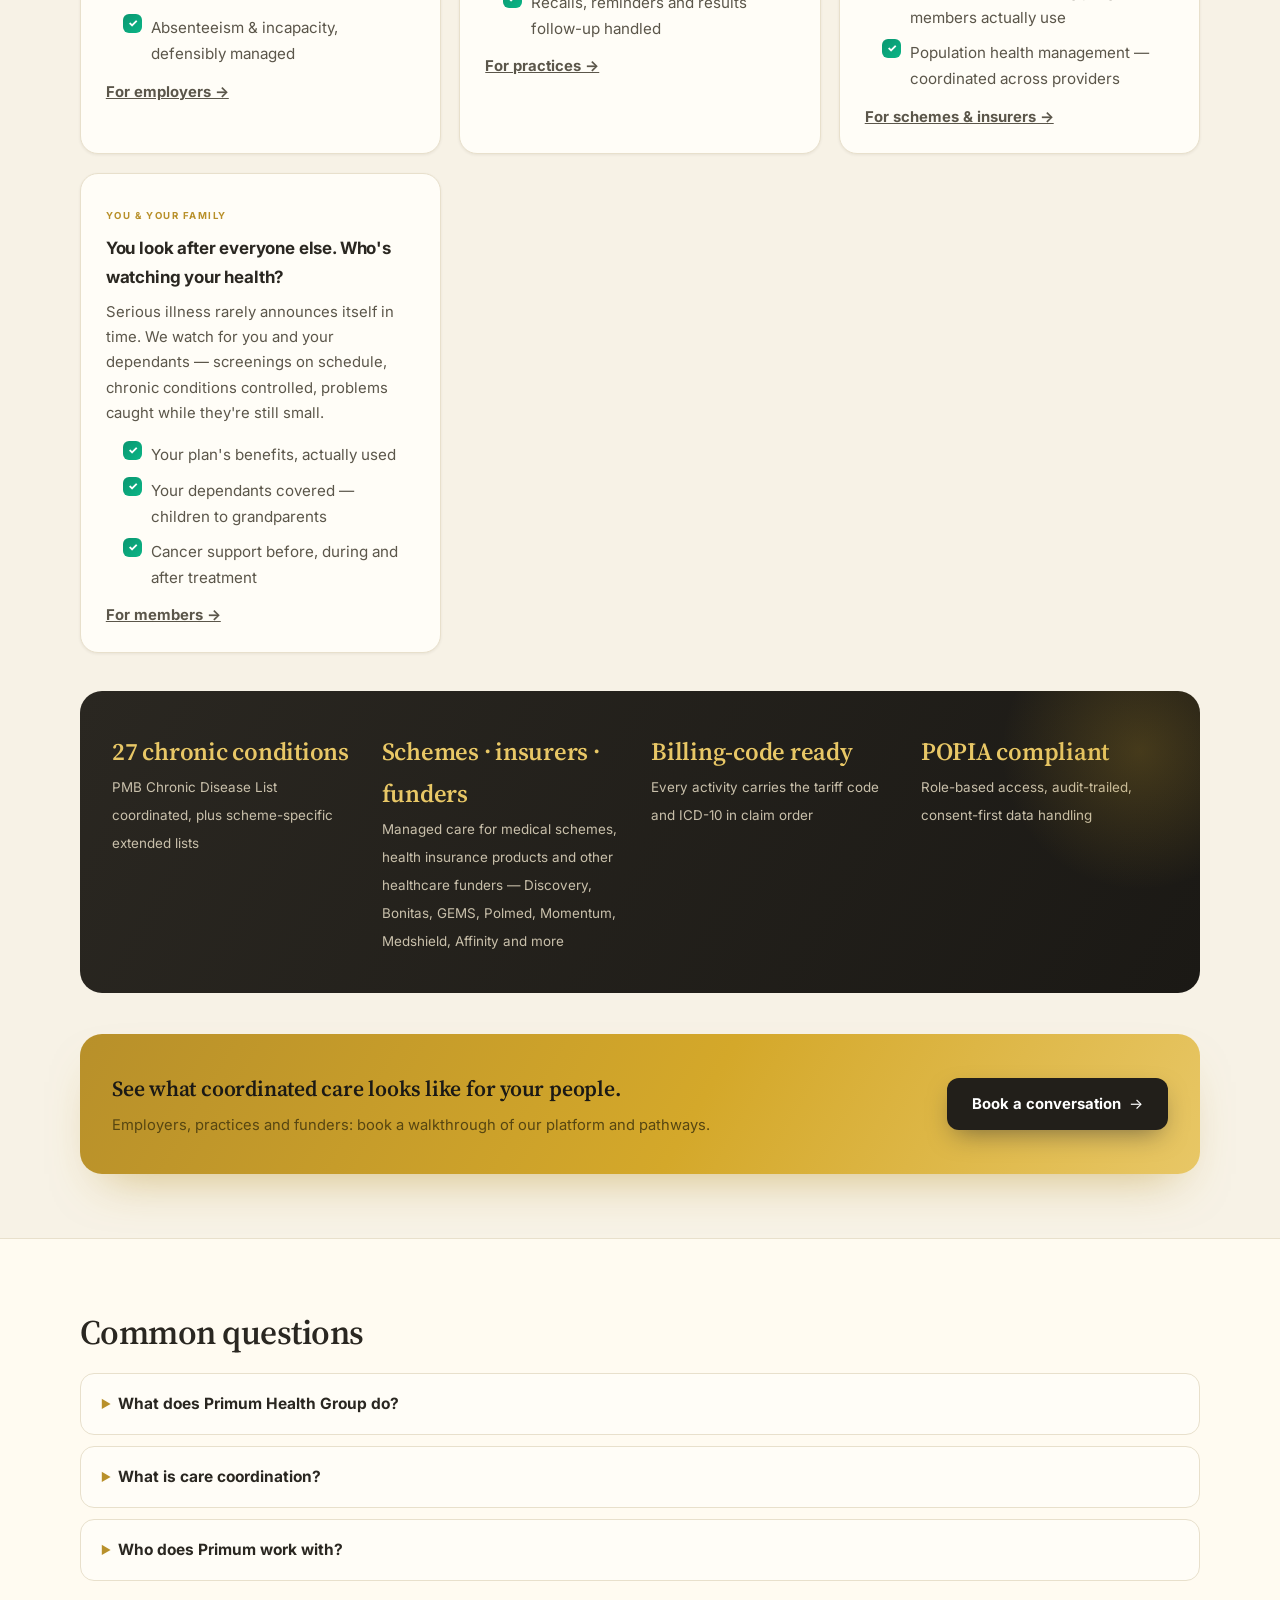
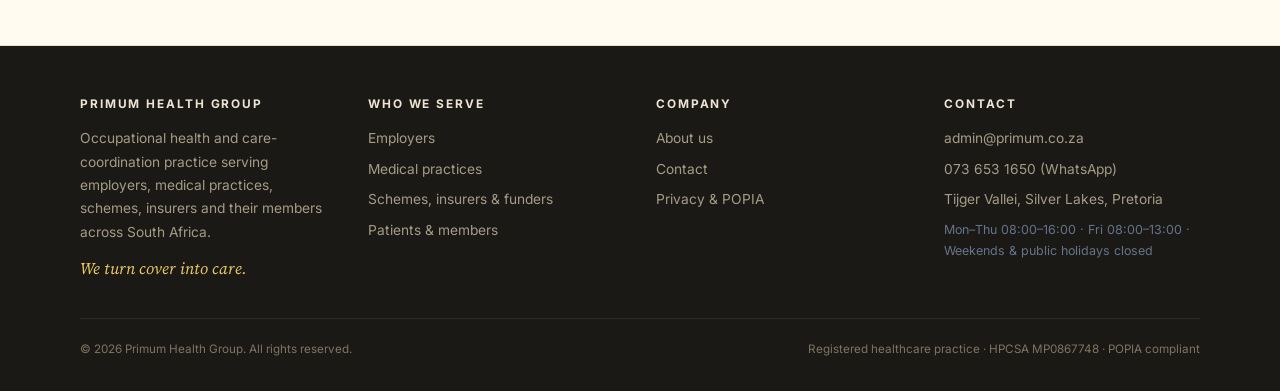
==== commit 7dd36527: "Copy: silent positioning — never announce the framing Marketing copy sweep (agent-executed, orchestr" ====
--- a/index.html
+++ b/index.html
@@ -53,9 +53,9 @@
 
 <section id="how">
   <div class="section-inner">
-    <p class="eyebrow">Who we stand behind</p>
-    <h2 class="section-title">You're the hero of this story. We're the guide.</h2>
-    <p class="section-sub">Healthcare fails in the gaps between employer, doctor, scheme and member. Whichever of these you are, our job is to hand you the plan, the codes and the follow-through that let you win.</p>
+    <p class="eyebrow">Who you answer for</p>
+    <h2 class="section-title">The responsibility is yours. The follow-through is ours.</h2>
+    <p class="section-sub">Healthcare fails in the gaps between employer, doctor, scheme and member. Whichever of these you are, our job is to hand you the plan, the codes and the schedule that let you deliver.</p>
     <div class="grid grid-2">
       <div class="card"><span class="tag">You, the employer</span><h3>You protect a workforce. We arm you for it.</h3><p>You answer for every fitness certificate, every injury on duty, every incapacity case. We give you medicals, surveillance, COIDA claims handled end to end, and a wellness programme your auditors and your people both respect.</p><ul class="checks"><li>Fitness certificates &amp; risk-based surveillance</li><li>COIDA compliance and claims, end to end</li><li>Absenteeism &amp; incapacity, defensibly managed</li></ul><p style="margin-top:.8rem"><a href="employers.html"><b>For employers →</b></a></p></div>
       <div class="card"><span class="tag">You, the doctor</span><h3>You carry the patients. We carry the coordination.</h3><p>You became a doctor to treat people — not to chase recalls and decode benefit rules. We tell you who is due, for what, with the exact tariff and ICD-10 codes ready for your billing system.</p><ul class="checks"><li>Year plans per patient, by age, gender &amp; diagnosis</li><li>Claim-ready referrals — tariff + ICD-10 in claim order</li><li>Recalls, reminders and results follow-up handled</li></ul><p style="margin-top:.8rem"><a href="practices.html"><b>For practices →</b></a></p></div>
